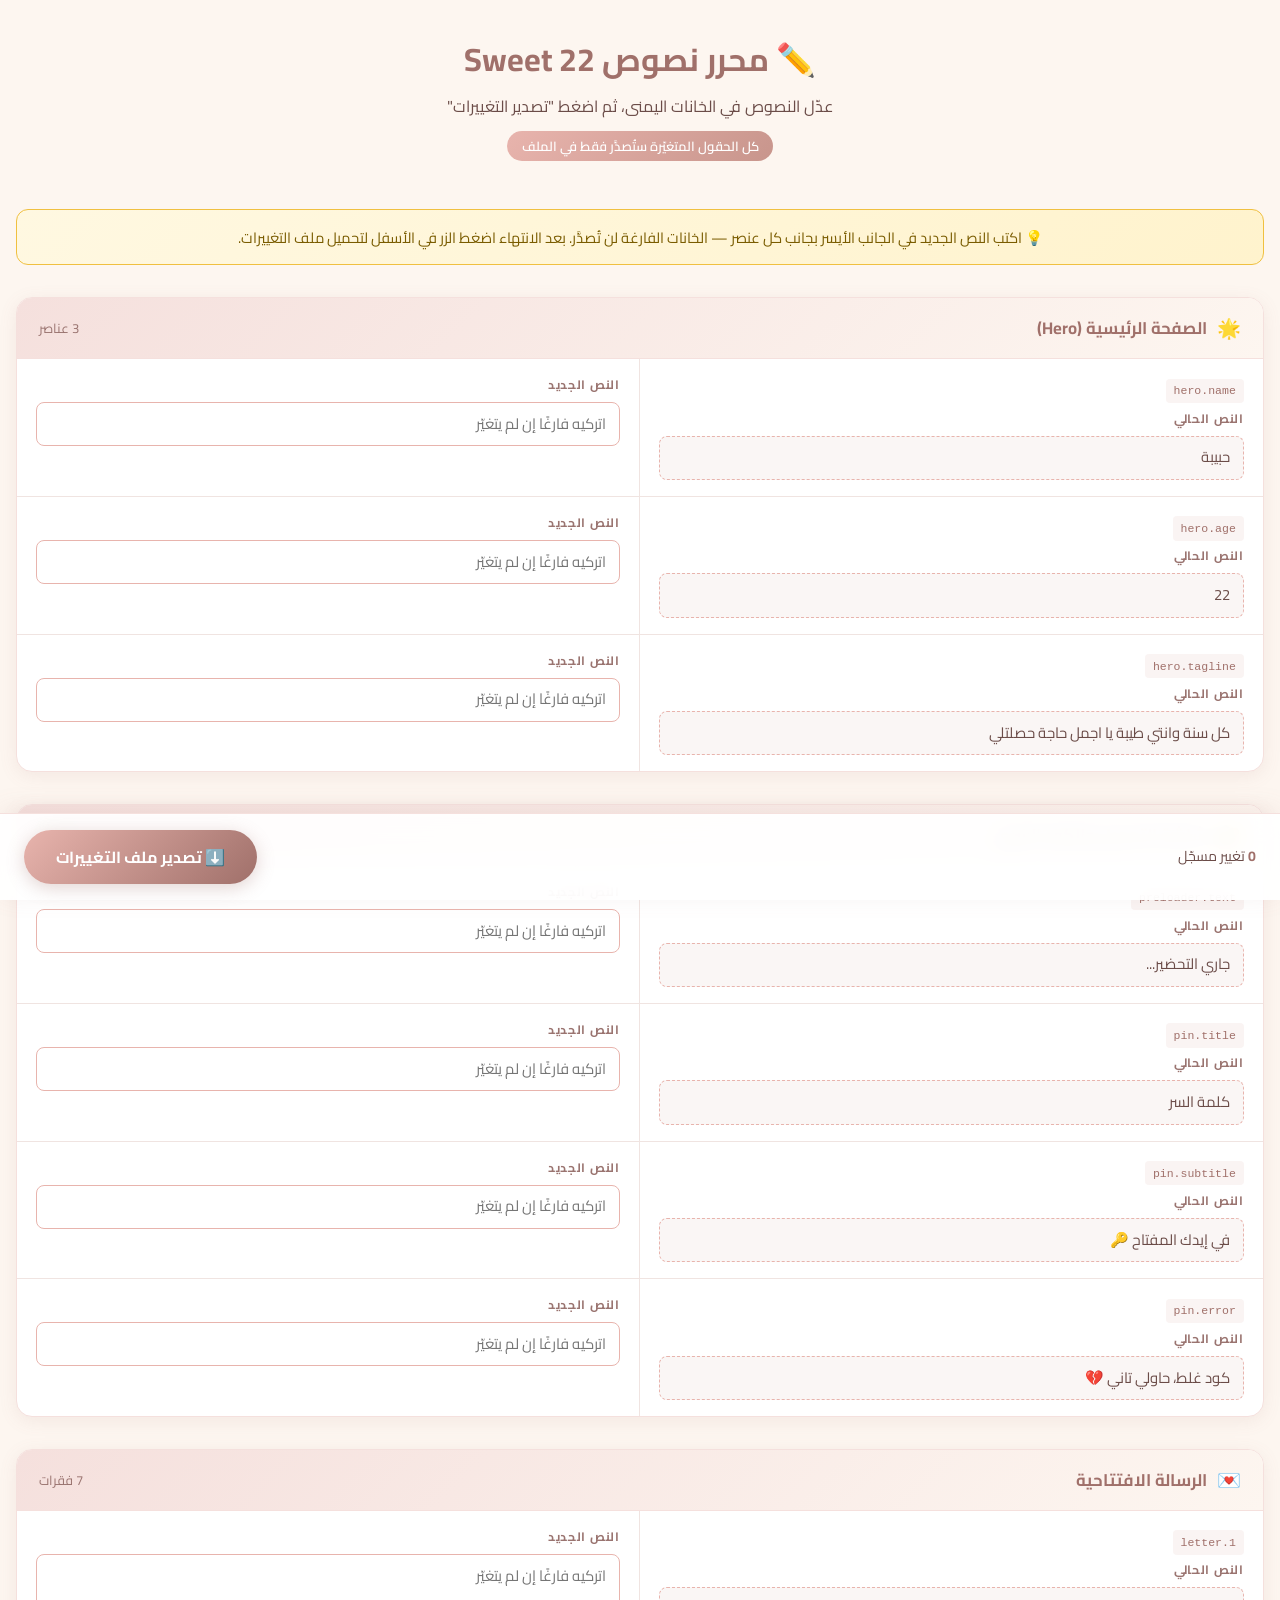
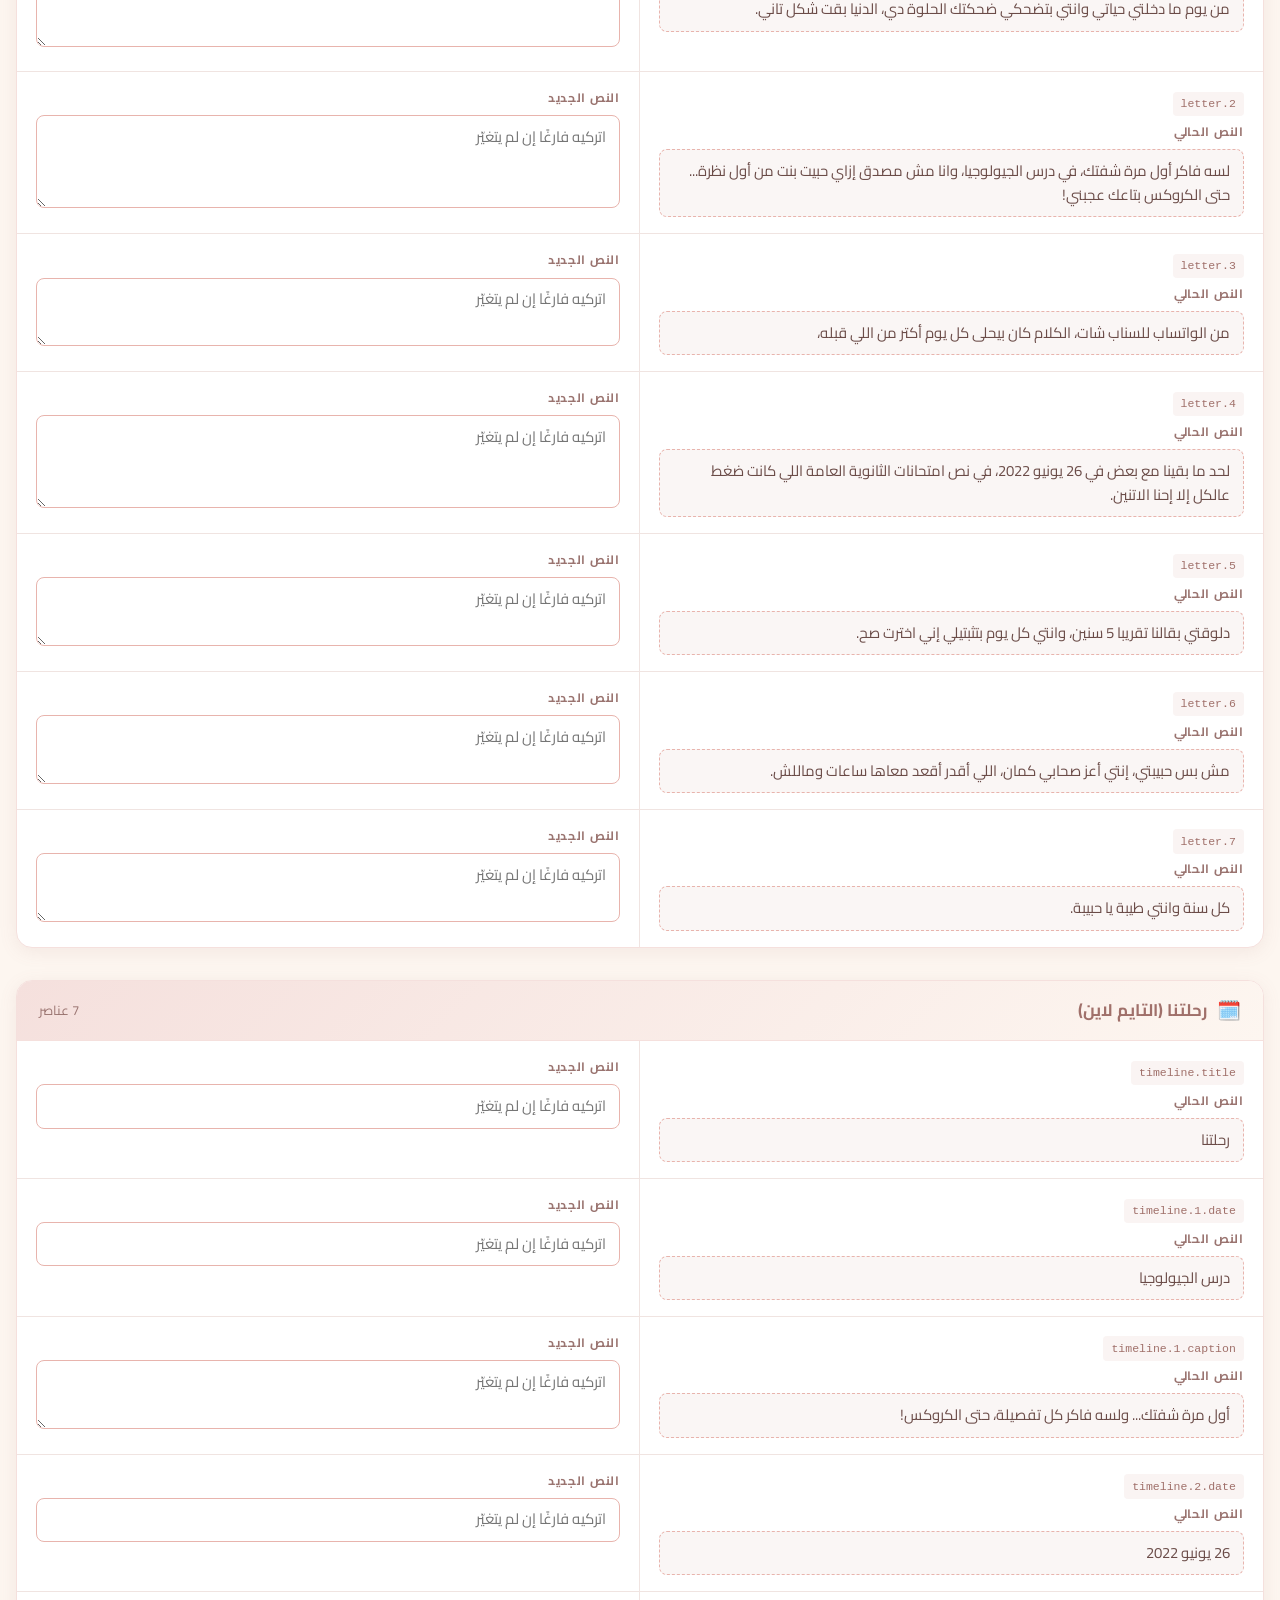
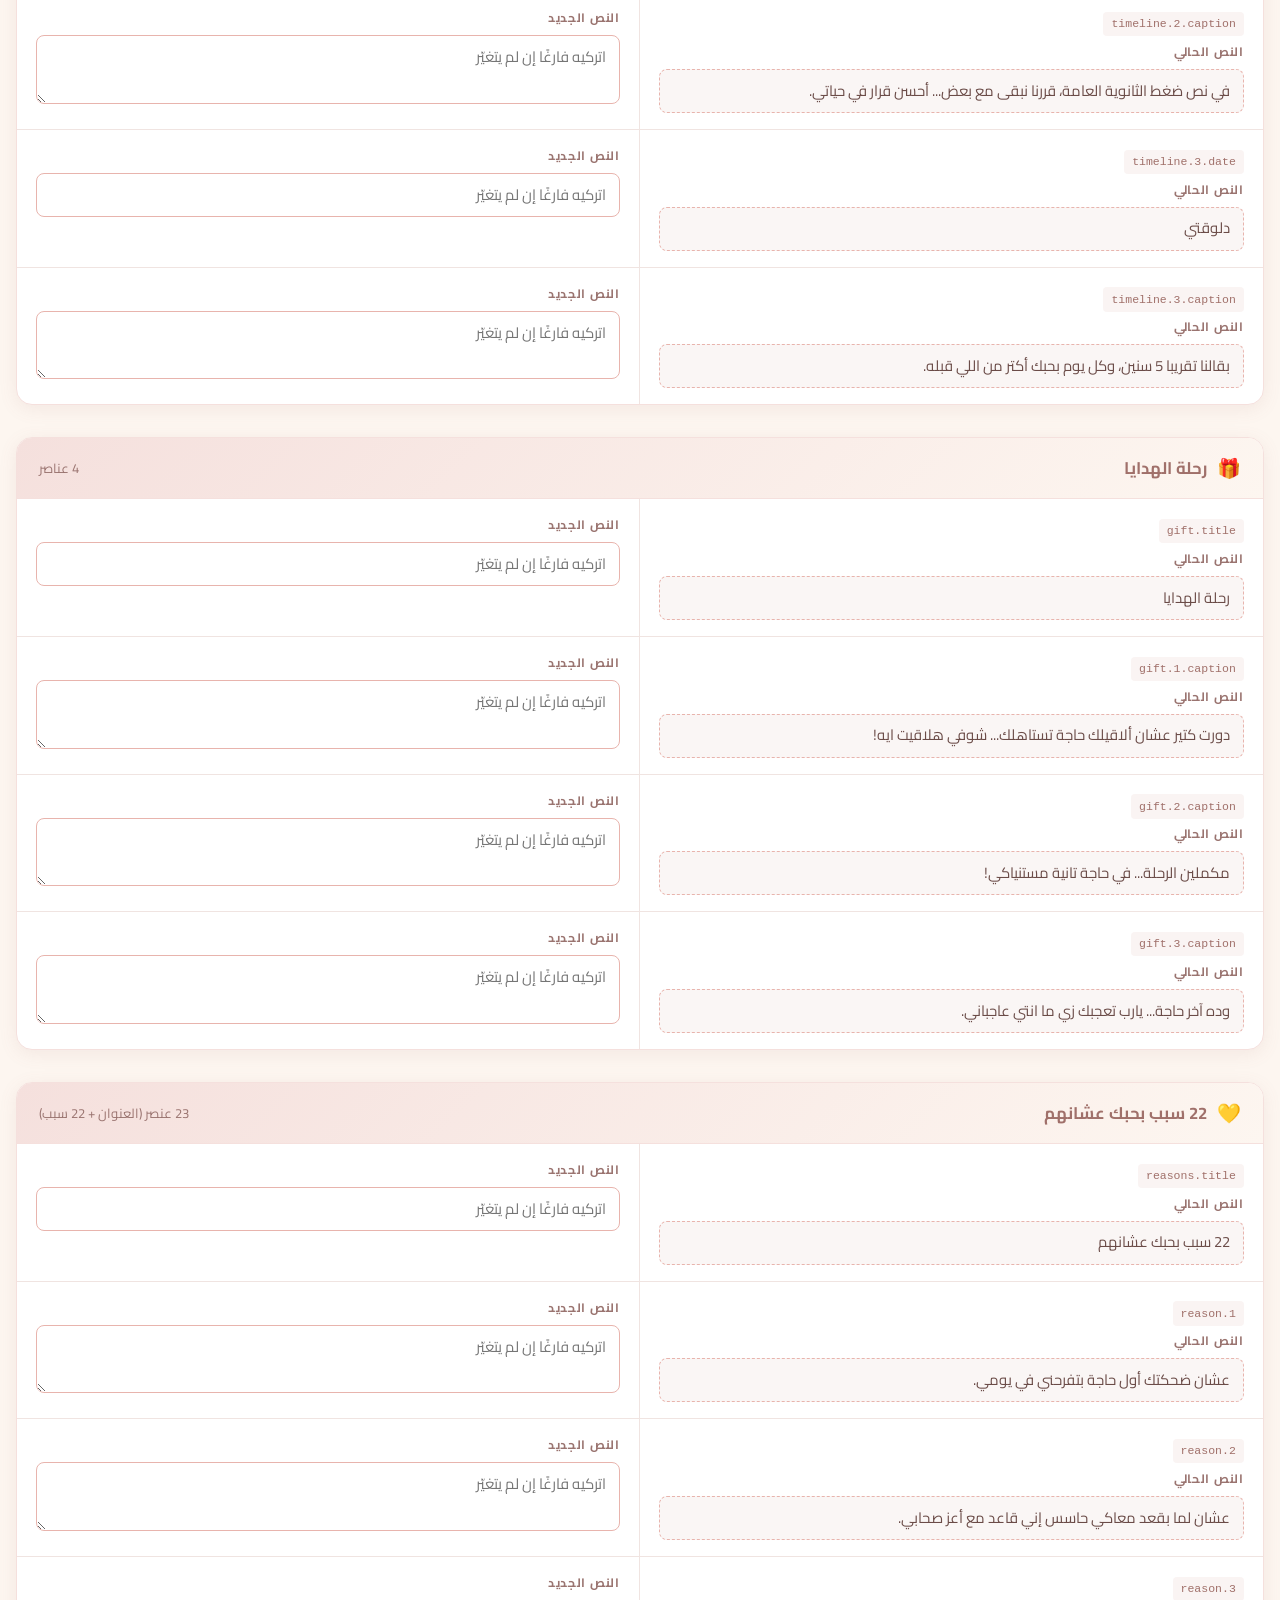
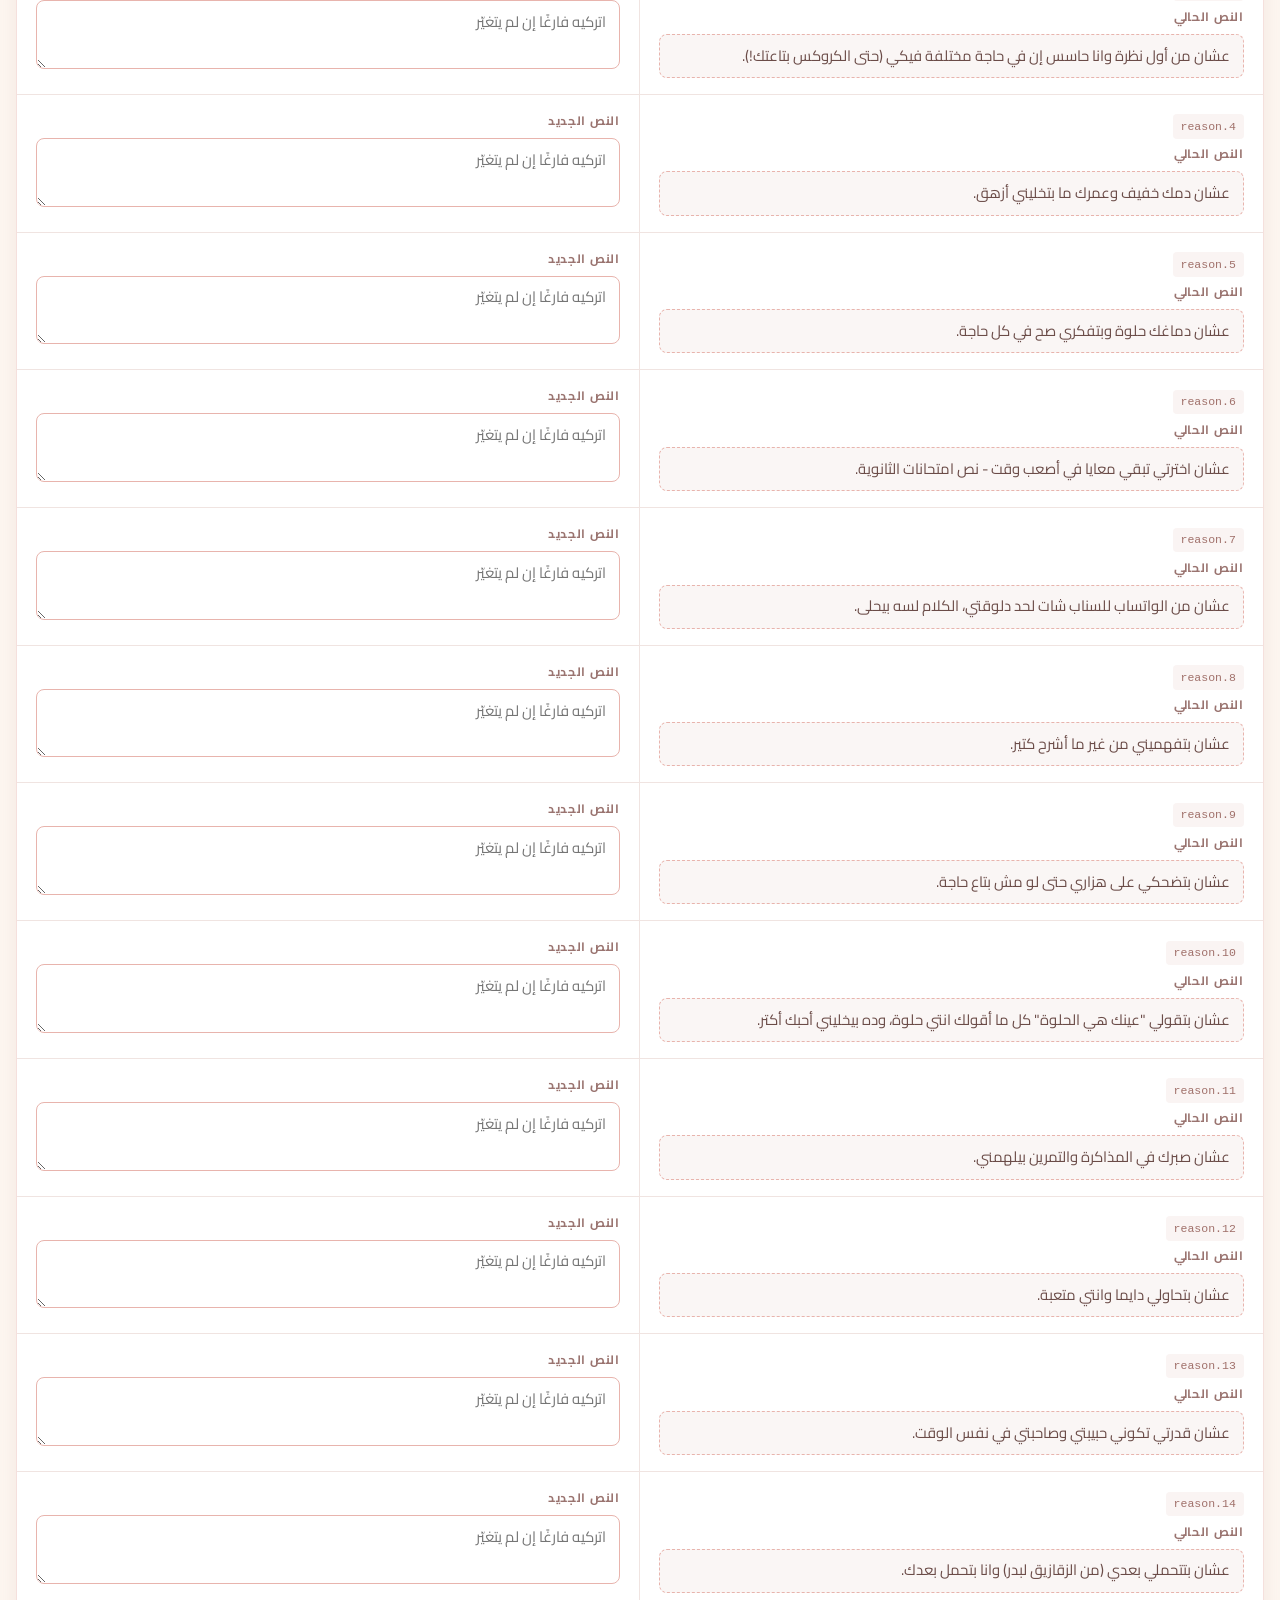
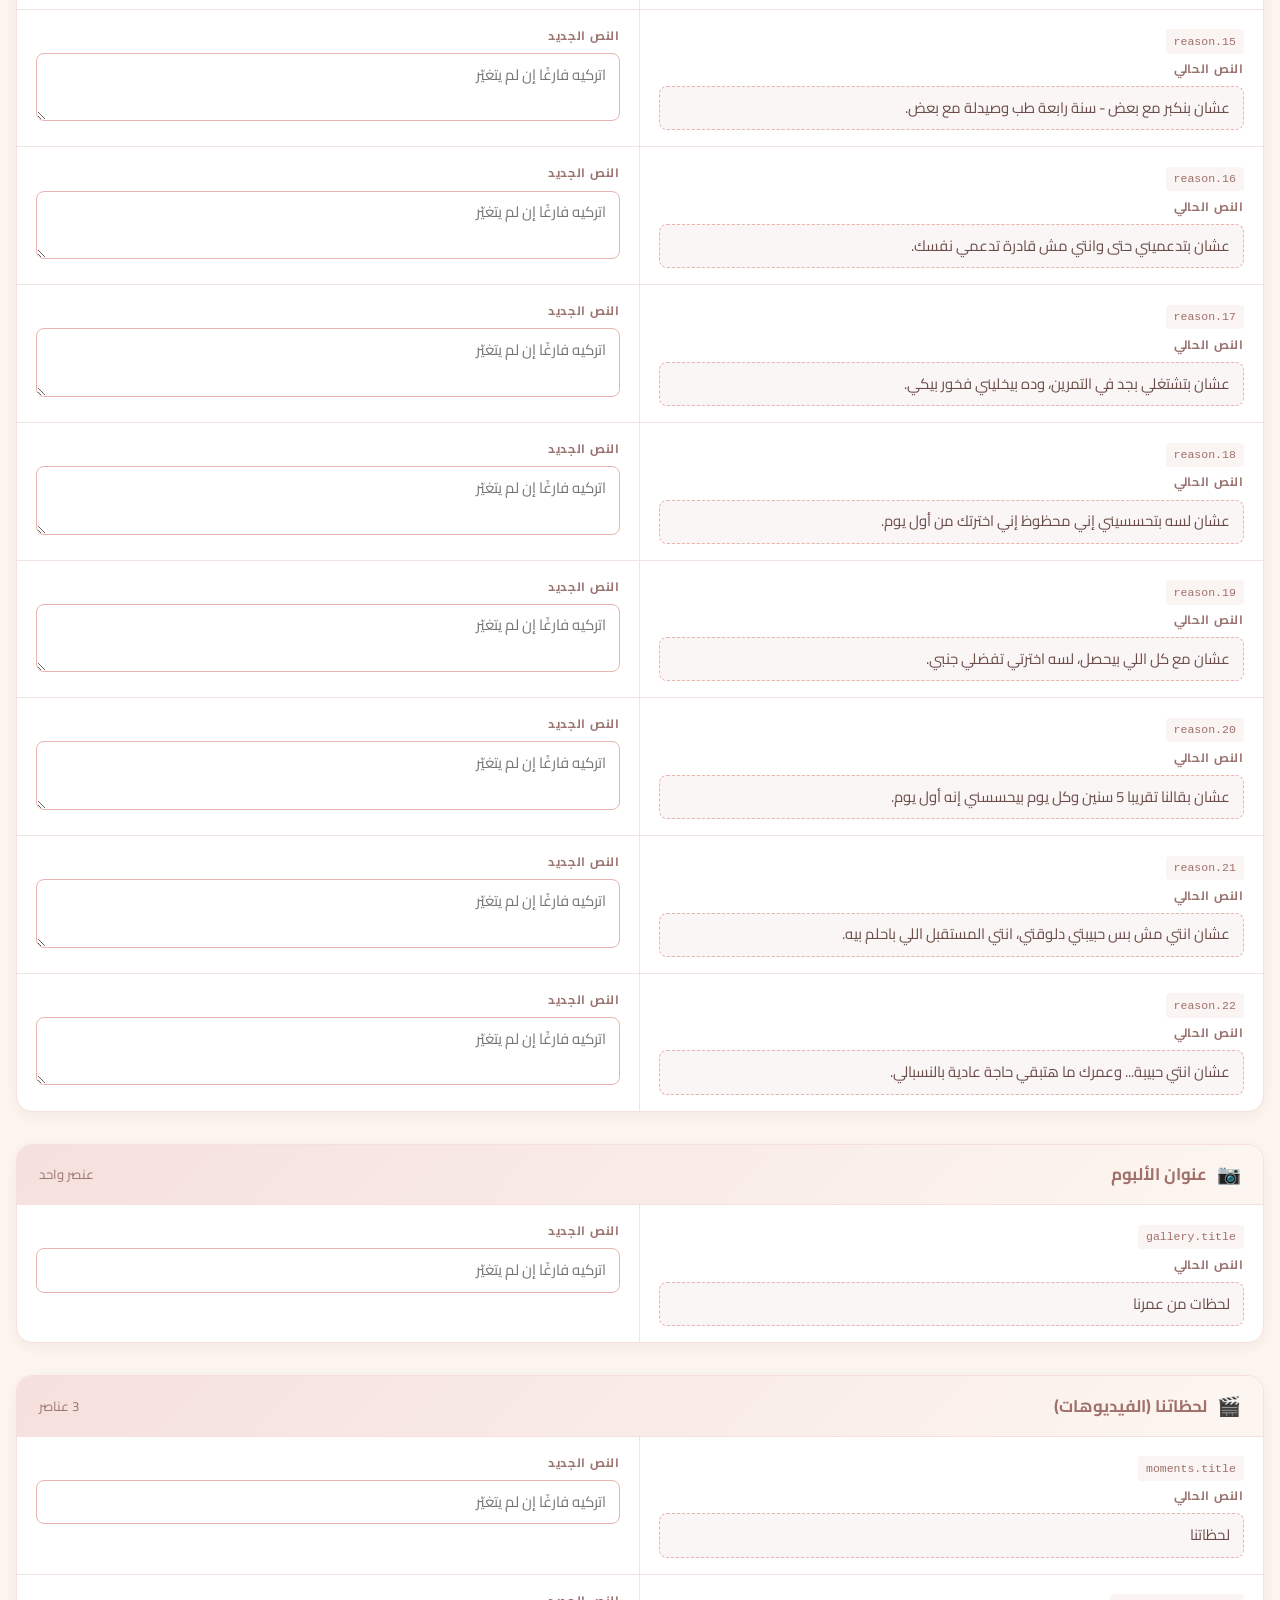
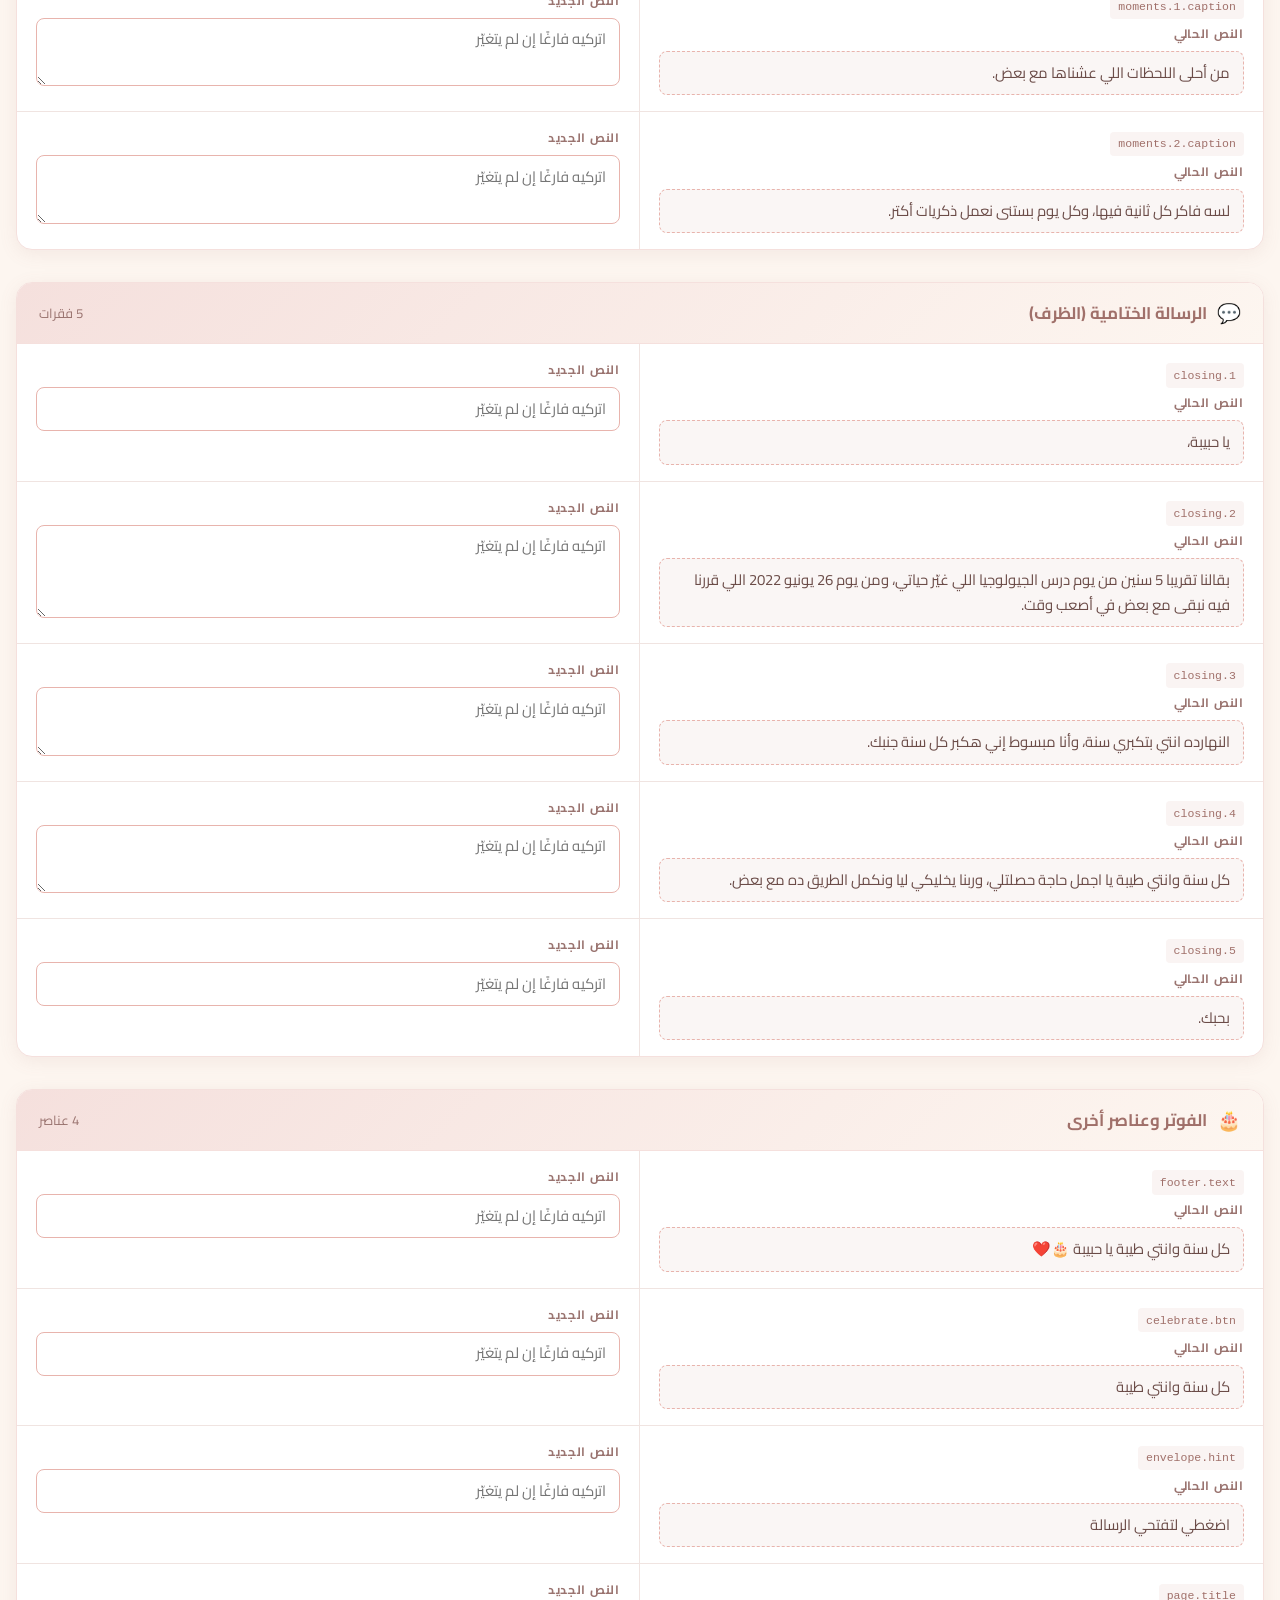
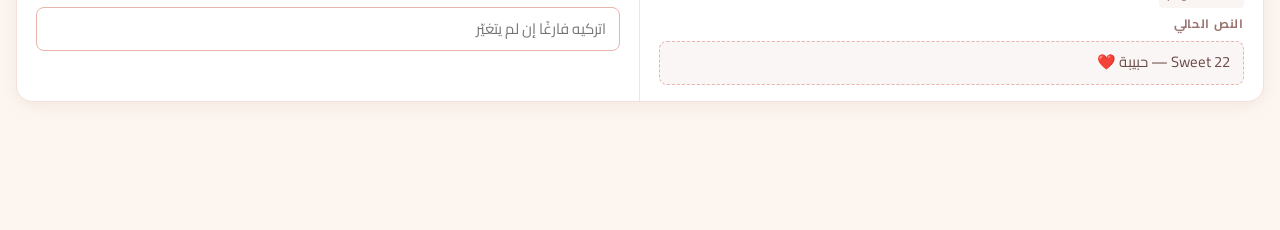
==== text-editor.html @ c94dd10e "fix: secure PIN gate flow & remove unused 'new media' folder - Fix PIN gate flow: body starts pin-lo" ====
<!DOCTYPE html>
<html lang="ar" dir="rtl">
<head>
  <meta charset="UTF-8">
  <meta name="viewport" content="width=device-width, initial-scale=1">
  <title>Sweet 22 — محرر النصوص</title>
  <link rel="preconnect" href="https://fonts.googleapis.com">
  <link href="https://fonts.googleapis.com/css2?family=Cairo:wght@300;400;600;700&display=swap" rel="stylesheet">
  <style>
    *, *::before, *::after { box-sizing: border-box; margin: 0; padding: 0; }

    :root {
      --rose:   #c8958c;
      --rose-lt:#e8b4ad;
      --rose-dk:#a0706a;
      --blush:  #f5e0dd;
      --cream:  #fdf6f0;
      --gold:   #d4a96a;
      --text:   #3d2c2a;
      --mid:    #6b4c48;
      --light:  #9a7470;
      --white:  #ffffff;
      --green:  #27ae60;
    }

    body {
      font-family: 'Cairo', sans-serif;
      background: var(--cream);
      color: var(--text);
      line-height: 1.7;
      padding: 2rem 1rem 6rem;
    }

    /* ── Header ── */
    .page-header {
      text-align: center;
      margin-bottom: 3rem;
    }
    .page-header h1 {
      font-size: 2rem;
      font-weight: 700;
      color: var(--rose-dk);
    }
    .page-header p {
      color: var(--mid);
      font-size: 1rem;
      margin-top: 0.4rem;
    }
    .badge {
      display: inline-block;
      background: linear-gradient(135deg, var(--rose-lt), var(--rose));
      color: var(--white);
      font-size: 0.82rem;
      font-weight: 600;
      padding: 0.25rem 0.9rem;
      border-radius: 99px;
      margin-top: 0.7rem;
    }

    /* ── Section blocks ── */
    .section-block {
      background: var(--white);
      border-radius: 1rem;
      border: 1px solid var(--blush);
      box-shadow: 0 4px 18px rgba(160,112,106,0.1);
      margin-bottom: 2rem;
      overflow: hidden;
    }
    .section-block header {
      background: linear-gradient(135deg, var(--blush), #fdf6f0);
      border-bottom: 1px solid var(--blush);
      padding: 0.85rem 1.4rem;
      display: flex;
      align-items: center;
      gap: 0.6rem;
    }
    .section-block header .icon {
      font-size: 1.2rem;
    }
    .section-block header h2 {
      font-size: 1.05rem;
      font-weight: 700;
      color: var(--rose-dk);
    }
    .section-block header small {
      color: var(--light);
      font-size: 0.82rem;
      margin-right: auto;
    }

    /* ── Row ── */
    .row {
      display: grid;
      grid-template-columns: 1fr 1fr;
      gap: 0;
      border-bottom: 1px solid #f0e4e1;
    }
    .row:last-child { border-bottom: none; }

    .col {
      padding: 1rem 1.2rem;
    }
    .col + .col {
      border-right: 1px solid #f0e4e1;
    }
    .col label {
      display: block;
      font-size: 0.76rem;
      font-weight: 700;
      color: var(--light);
      text-transform: uppercase;
      letter-spacing: 0.06em;
      margin-bottom: 0.4rem;
    }
    .current-text {
      font-size: 0.93rem;
      color: var(--mid);
      background: #faf6f5;
      border: 1px dashed var(--rose-lt);
      border-radius: 0.5rem;
      padding: 0.55rem 0.8rem;
      min-height: 2.4rem;
      white-space: pre-wrap;
      line-height: 1.65;
    }
    textarea, input[type="text"] {
      width: 100%;
      font-family: 'Cairo', sans-serif;
      font-size: 0.93rem;
      color: var(--text);
      border: 1.5px solid var(--rose-lt);
      border-radius: 0.5rem;
      padding: 0.55rem 0.8rem;
      background: var(--white);
      resize: vertical;
      min-height: 2.4rem;
      transition: border-color 0.2s, box-shadow 0.2s;
      line-height: 1.65;
      direction: rtl;
    }
    textarea:focus, input[type="text"]:focus {
      outline: none;
      border-color: var(--rose);
      box-shadow: 0 0 0 3px rgba(200,149,140,0.18);
    }
    textarea.changed, input[type="text"].changed {
      border-color: var(--green);
      background: #f0faf4;
    }

    .row-key {
      font-size: 0.72rem;
      font-family: monospace;
      background: rgba(200,149,140,0.1);
      color: var(--rose-dk);
      padding: 0.15rem 0.5rem;
      border-radius: 4px;
      margin-bottom: 0.35rem;
      display: inline-block;
    }

    /* ── Footer toolbar ── */
    .toolbar {
      position: fixed;
      bottom: 0; left: 0; right: 0;
      background: rgba(255,255,255,0.92);
      backdrop-filter: blur(12px);
      border-top: 1px solid var(--blush);
      padding: 1rem 1.5rem;
      display: flex;
      align-items: center;
      justify-content: space-between;
      gap: 1rem;
      z-index: 100;
      box-shadow: 0 -4px 24px rgba(160,112,106,0.1);
    }
    .toolbar-info {
      font-size: 0.88rem;
      color: var(--mid);
    }
    .toolbar-info strong {
      color: var(--rose-dk);
    }
    .btn-export {
      display: inline-flex;
      align-items: center;
      gap: 0.5rem;
      background: linear-gradient(135deg, var(--rose-lt), var(--rose-dk));
      color: var(--white);
      font-family: 'Cairo', sans-serif;
      font-size: 1rem;
      font-weight: 700;
      padding: 0.75rem 2rem;
      border-radius: 99px;
      border: none;
      cursor: pointer;
      box-shadow: 0 4px 18px rgba(160,112,106,0.3);
      transition: transform 0.2s, box-shadow 0.2s;
    }
    .btn-export:hover {
      transform: translateY(-2px);
      box-shadow: 0 8px 28px rgba(160,112,106,0.4);
    }
    .btn-export:active { transform: scale(0.96); }

    /* ── Notice ── */
    .notice {
      background: linear-gradient(135deg, #fff8e1, #fff3cd);
      border: 1px solid #f0c040;
      border-radius: 0.75rem;
      padding: 0.9rem 1.2rem;
      font-size: 0.92rem;
      color: #7a5c00;
      margin-bottom: 2rem;
      text-align: center;
    }

    @media (max-width: 600px) {
      .row { grid-template-columns: 1fr; }
      .col + .col { border-right: none; border-top: 1px solid #f0e4e1; }
    }
  </style>
</head>
<body>

  <div class="page-header">
    <h1>✏️ محرر نصوص Sweet 22</h1>
    <p>عدّل النصوص في الخانات اليمنى، ثم اضغط "تصدير التغييرات"</p>
    <span class="badge">كل الحقول المتغيّرة ستُصدَّر فقط في الملف</span>
  </div>

  <div class="notice">
    💡 اكتب النص الجديد في الجانب الأيسر بجانب كل عنصر — الخانات الفارغة لن تُصدَّر. بعد الانتهاء اضغط الزر في الأسفل لتحميل ملف التغييرات.
  </div>

  <!-- ════════════════════════════════
       1. HERO SECTION
  ════════════════════════════════ -->
  <div class="section-block">
    <header>
      <span class="icon">🌟</span>
      <h2>الصفحة الرئيسية (Hero)</h2>
      <small>3 عناصر</small>
    </header>

    <div class="row">
      <div class="col">
        <div class="row-key">hero.name</div>
        <label>النص الحالي</label>
        <div class="current-text">حبيبة</div>
      </div>
      <div class="col">
        <label>النص الجديد</label>
        <input type="text" data-key="hero.name" placeholder="اتركيه فارغًا إن لم يتغيّر">
      </div>
    </div>

    <div class="row">
      <div class="col">
        <div class="row-key">hero.age</div>
        <label>النص الحالي</label>
        <div class="current-text">22</div>
      </div>
      <div class="col">
        <label>النص الجديد</label>
        <input type="text" data-key="hero.age" placeholder="اتركيه فارغًا إن لم يتغيّر">
      </div>
    </div>

    <div class="row">
      <div class="col">
        <div class="row-key">hero.tagline</div>
        <label>النص الحالي</label>
        <div class="current-text">كل سنة وانتي طيبة يا اجمل حاجة حصلتلي</div>
      </div>
      <div class="col">
        <label>النص الجديد</label>
        <input type="text" data-key="hero.tagline" placeholder="اتركيه فارغًا إن لم يتغيّر">
      </div>
    </div>
  </div>

  <!-- ════════════════════════════════
       2. PRELOADER / PIN
  ════════════════════════════════ -->
  <div class="section-block">
    <header>
      <span class="icon">🔐</span>
      <h2>شاشة التحميل والكود السري</h2>
      <small>4 عناصر</small>
    </header>

    <div class="row">
      <div class="col">
        <div class="row-key">preloader.text</div>
        <label>النص الحالي</label>
        <div class="current-text">جاري التحضير...</div>
      </div>
      <div class="col">
        <label>النص الجديد</label>
        <input type="text" data-key="preloader.text" placeholder="اتركيه فارغًا إن لم يتغيّر">
      </div>
    </div>

    <div class="row">
      <div class="col">
        <div class="row-key">pin.title</div>
        <label>النص الحالي</label>
        <div class="current-text">كلمة السر</div>
      </div>
      <div class="col">
        <label>النص الجديد</label>
        <input type="text" data-key="pin.title" placeholder="اتركيه فارغًا إن لم يتغيّر">
      </div>
    </div>

    <div class="row">
      <div class="col">
        <div class="row-key">pin.subtitle</div>
        <label>النص الحالي</label>
        <div class="current-text">في إيدك المفتاح 🔑</div>
      </div>
      <div class="col">
        <label>النص الجديد</label>
        <input type="text" data-key="pin.subtitle" placeholder="اتركيه فارغًا إن لم يتغيّر">
      </div>
    </div>

    <div class="row">
      <div class="col">
        <div class="row-key">pin.error</div>
        <label>النص الحالي</label>
        <div class="current-text">كود غلط، حاولي تاني 💔</div>
      </div>
      <div class="col">
        <label>النص الجديد</label>
        <input type="text" data-key="pin.error" placeholder="اتركيه فارغًا إن لم يتغيّر">
      </div>
    </div>
  </div>

  <!-- ════════════════════════════════
       3. OPENING LETTER
  ════════════════════════════════ -->
  <div class="section-block">
    <header>
      <span class="icon">💌</span>
      <h2>الرسالة الافتتاحية</h2>
      <small>7 فقرات</small>
    </header>

    <div class="row">
      <div class="col">
        <div class="row-key">letter.1</div>
        <label>النص الحالي</label>
        <div class="current-text">من يوم ما دخلتي حياتي وانتي بتضحكي ضحكتك الحلوة دي، الدنيا بقت شكل تاني.</div>
      </div>
      <div class="col">
        <label>النص الجديد</label>
        <textarea data-key="letter.1" rows="3" placeholder="اتركيه فارغًا إن لم يتغيّر"></textarea>
      </div>
    </div>

    <div class="row">
      <div class="col">
        <div class="row-key">letter.2</div>
        <label>النص الحالي</label>
        <div class="current-text">لسه فاكر أول مرة شفتك، في درس الجيولوجيا، وانا مش مصدق إزاي حبيت بنت من أول نظرة... حتى الكروكس بتاعك عجبني!</div>
      </div>
      <div class="col">
        <label>النص الجديد</label>
        <textarea data-key="letter.2" rows="3" placeholder="اتركيه فارغًا إن لم يتغيّر"></textarea>
      </div>
    </div>

    <div class="row">
      <div class="col">
        <div class="row-key">letter.3</div>
        <label>النص الحالي</label>
        <div class="current-text">من الواتساب للسناب شات، الكلام كان بيحلى كل يوم أكتر من اللي قبله،</div>
      </div>
      <div class="col">
        <label>النص الجديد</label>
        <textarea data-key="letter.3" rows="2" placeholder="اتركيه فارغًا إن لم يتغيّر"></textarea>
      </div>
    </div>

    <div class="row">
      <div class="col">
        <div class="row-key">letter.4</div>
        <label>النص الحالي</label>
        <div class="current-text">لحد ما بقينا مع بعض في 26 يونيو 2022، في نص امتحانات الثانوية العامة اللي كانت ضغط عالكل إلا إحنا الاتنين.</div>
      </div>
      <div class="col">
        <label>النص الجديد</label>
        <textarea data-key="letter.4" rows="3" placeholder="اتركيه فارغًا إن لم يتغيّر"></textarea>
      </div>
    </div>

    <div class="row">
      <div class="col">
        <div class="row-key">letter.5</div>
        <label>النص الحالي</label>
        <div class="current-text">دلوقتي بقالنا تقريبا 5 سنين، وانتي كل يوم بتثبتيلي إني اخترت صح.</div>
      </div>
      <div class="col">
        <label>النص الجديد</label>
        <textarea data-key="letter.5" rows="2" placeholder="اتركيه فارغًا إن لم يتغيّر"></textarea>
      </div>
    </div>

    <div class="row">
      <div class="col">
        <div class="row-key">letter.6</div>
        <label>النص الحالي</label>
        <div class="current-text">مش بس حبيبتي، إنتي أعز صحابي كمان، اللي أقدر أقعد معاها ساعات وماللش.</div>
      </div>
      <div class="col">
        <label>النص الجديد</label>
        <textarea data-key="letter.6" rows="2" placeholder="اتركيه فارغًا إن لم يتغيّر"></textarea>
      </div>
    </div>

    <div class="row">
      <div class="col">
        <div class="row-key">letter.7</div>
        <label>النص الحالي</label>
        <div class="current-text">كل سنة وانتي طيبة يا حبيبة.</div>
      </div>
      <div class="col">
        <label>النص الجديد</label>
        <textarea data-key="letter.7" rows="2" placeholder="اتركيه فارغًا إن لم يتغيّر"></textarea>
      </div>
    </div>
  </div>

  <!-- ════════════════════════════════
       4. TIMELINE
  ════════════════════════════════ -->
  <div class="section-block">
    <header>
      <span class="icon">🗓️</span>
      <h2>رحلتنا (التايم لاين)</h2>
      <small>7 عناصر</small>
    </header>

    <div class="row">
      <div class="col">
        <div class="row-key">timeline.title</div>
        <label>النص الحالي</label>
        <div class="current-text">رحلتنا</div>
      </div>
      <div class="col">
        <label>النص الجديد</label>
        <input type="text" data-key="timeline.title" placeholder="اتركيه فارغًا إن لم يتغيّر">
      </div>
    </div>

    <div class="row">
      <div class="col">
        <div class="row-key">timeline.1.date</div>
        <label>النص الحالي</label>
        <div class="current-text">درس الجيولوجيا</div>
      </div>
      <div class="col">
        <label>النص الجديد</label>
        <input type="text" data-key="timeline.1.date" placeholder="اتركيه فارغًا إن لم يتغيّر">
      </div>
    </div>

    <div class="row">
      <div class="col">
        <div class="row-key">timeline.1.caption</div>
        <label>النص الحالي</label>
        <div class="current-text">أول مرة شفتك... ولسه فاكر كل تفصيلة، حتى الكروكس!</div>
      </div>
      <div class="col">
        <label>النص الجديد</label>
        <textarea data-key="timeline.1.caption" rows="2" placeholder="اتركيه فارغًا إن لم يتغيّر"></textarea>
      </div>
    </div>

    <div class="row">
      <div class="col">
        <div class="row-key">timeline.2.date</div>
        <label>النص الحالي</label>
        <div class="current-text">26 يونيو 2022</div>
      </div>
      <div class="col">
        <label>النص الجديد</label>
        <input type="text" data-key="timeline.2.date" placeholder="اتركيه فارغًا إن لم يتغيّر">
      </div>
    </div>

    <div class="row">
      <div class="col">
        <div class="row-key">timeline.2.caption</div>
        <label>النص الحالي</label>
        <div class="current-text">في نص ضغط الثانوية العامة، قررنا نبقى مع بعض... أحسن قرار في حياتي.</div>
      </div>
      <div class="col">
        <label>النص الجديد</label>
        <textarea data-key="timeline.2.caption" rows="2" placeholder="اتركيه فارغًا إن لم يتغيّر"></textarea>
      </div>
    </div>

    <div class="row">
      <div class="col">
        <div class="row-key">timeline.3.date</div>
        <label>النص الحالي</label>
        <div class="current-text">دلوقتي</div>
      </div>
      <div class="col">
        <label>النص الجديد</label>
        <input type="text" data-key="timeline.3.date" placeholder="اتركيه فارغًا إن لم يتغيّر">
      </div>
    </div>

    <div class="row">
      <div class="col">
        <div class="row-key">timeline.3.caption</div>
        <label>النص الحالي</label>
        <div class="current-text">بقالنا تقريبا 5 سنين، وكل يوم بحبك أكتر من اللي قبله.</div>
      </div>
      <div class="col">
        <label>النص الجديد</label>
        <textarea data-key="timeline.3.caption" rows="2" placeholder="اتركيه فارغًا إن لم يتغيّر"></textarea>
      </div>
    </div>
  </div>

  <!-- ════════════════════════════════
       5. GIFT HUNT
  ════════════════════════════════ -->
  <div class="section-block">
    <header>
      <span class="icon">🎁</span>
      <h2>رحلة الهدايا</h2>
      <small>4 عناصر</small>
    </header>

    <div class="row">
      <div class="col">
        <div class="row-key">gift.title</div>
        <label>النص الحالي</label>
        <div class="current-text">رحلة الهدايا</div>
      </div>
      <div class="col">
        <label>النص الجديد</label>
        <input type="text" data-key="gift.title" placeholder="اتركيه فارغًا إن لم يتغيّر">
      </div>
    </div>

    <div class="row">
      <div class="col">
        <div class="row-key">gift.1.caption</div>
        <label>النص الحالي</label>
        <div class="current-text">دورت كتير عشان ألاقيلك حاجة تستاهلك... شوفي هلاقيت ايه!</div>
      </div>
      <div class="col">
        <label>النص الجديد</label>
        <textarea data-key="gift.1.caption" rows="2" placeholder="اتركيه فارغًا إن لم يتغيّر"></textarea>
      </div>
    </div>

    <div class="row">
      <div class="col">
        <div class="row-key">gift.2.caption</div>
        <label>النص الحالي</label>
        <div class="current-text">مكملين الرحلة... في حاجة تانية مستنياكي!</div>
      </div>
      <div class="col">
        <label>النص الجديد</label>
        <textarea data-key="gift.2.caption" rows="2" placeholder="اتركيه فارغًا إن لم يتغيّر"></textarea>
      </div>
    </div>

    <div class="row">
      <div class="col">
        <div class="row-key">gift.3.caption</div>
        <label>النص الحالي</label>
        <div class="current-text">وده آخر حاجة... يارب تعجبك زي ما انتي عاجباني.</div>
      </div>
      <div class="col">
        <label>النص الجديد</label>
        <textarea data-key="gift.3.caption" rows="2" placeholder="اتركيه فارغًا إن لم يتغيّر"></textarea>
      </div>
    </div>
  </div>

  <!-- ════════════════════════════════
       6. 22 REASONS
  ════════════════════════════════ -->
  <div class="section-block">
    <header>
      <span class="icon">💛</span>
      <h2>22 سبب بحبك عشانهم</h2>
      <small>23 عنصر (العنوان + 22 سبب)</small>
    </header>

    <div class="row">
      <div class="col">
        <div class="row-key">reasons.title</div>
        <label>النص الحالي</label>
        <div class="current-text">22 سبب بحبك عشانهم</div>
      </div>
      <div class="col">
        <label>النص الجديد</label>
        <input type="text" data-key="reasons.title" placeholder="اتركيه فارغًا إن لم يتغيّر">
      </div>
    </div>

    <div id="reasons-rows">
      <!-- injected by JS below -->
    </div>
  </div>

  <!-- ════════════════════════════════
       7. GALLERY TITLE
  ════════════════════════════════ -->
  <div class="section-block">
    <header>
      <span class="icon">📷</span>
      <h2>عنوان الألبوم</h2>
      <small>عنصر واحد</small>
    </header>

    <div class="row">
      <div class="col">
        <div class="row-key">gallery.title</div>
        <label>النص الحالي</label>
        <div class="current-text">لحظات من عمرنا</div>
      </div>
      <div class="col">
        <label>النص الجديد</label>
        <input type="text" data-key="gallery.title" placeholder="اتركيه فارغًا إن لم يتغيّر">
      </div>
    </div>
  </div>

  <!-- ════════════════════════════════
       8. OUR MOMENTS
  ════════════════════════════════ -->
  <div class="section-block">
    <header>
      <span class="icon">🎬</span>
      <h2>لحظاتنا (الفيديوهات)</h2>
      <small>3 عناصر</small>
    </header>

    <div class="row">
      <div class="col">
        <div class="row-key">moments.title</div>
        <label>النص الحالي</label>
        <div class="current-text">لحظاتنا</div>
      </div>
      <div class="col">
        <label>النص الجديد</label>
        <input type="text" data-key="moments.title" placeholder="اتركيه فارغًا إن لم يتغيّر">
      </div>
    </div>

    <div class="row">
      <div class="col">
        <div class="row-key">moments.1.caption</div>
        <label>النص الحالي</label>
        <div class="current-text">من أحلى اللحظات اللي عشناها مع بعض.</div>
      </div>
      <div class="col">
        <label>النص الجديد</label>
        <textarea data-key="moments.1.caption" rows="2" placeholder="اتركيه فارغًا إن لم يتغيّر"></textarea>
      </div>
    </div>

    <div class="row">
      <div class="col">
        <div class="row-key">moments.2.caption</div>
        <label>النص الحالي</label>
        <div class="current-text">لسه فاكر كل ثانية فيها، وكل يوم بستنى نعمل ذكريات أكتر.</div>
      </div>
      <div class="col">
        <label>النص الجديد</label>
        <textarea data-key="moments.2.caption" rows="2" placeholder="اتركيه فارغًا إن لم يتغيّر"></textarea>
      </div>
    </div>
  </div>

  <!-- ════════════════════════════════
       9. CLOSING LETTER
  ════════════════════════════════ -->
  <div class="section-block">
    <header>
      <span class="icon">💬</span>
      <h2>الرسالة الختامية (الظرف)</h2>
      <small>5 فقرات</small>
    </header>

    <div class="row">
      <div class="col">
        <div class="row-key">closing.1</div>
        <label>النص الحالي</label>
        <div class="current-text">يا حبيبة،</div>
      </div>
      <div class="col">
        <label>النص الجديد</label>
        <input type="text" data-key="closing.1" placeholder="اتركيه فارغًا إن لم يتغيّر">
      </div>
    </div>

    <div class="row">
      <div class="col">
        <div class="row-key">closing.2</div>
        <label>النص الحالي</label>
        <div class="current-text">بقالنا تقريبا 5 سنين من يوم درس الجيولوجيا اللي غيّر حياتي، ومن يوم 26 يونيو 2022 اللي قررنا فيه نبقى مع بعض في أصعب وقت.</div>
      </div>
      <div class="col">
        <label>النص الجديد</label>
        <textarea data-key="closing.2" rows="3" placeholder="اتركيه فارغًا إن لم يتغيّر"></textarea>
      </div>
    </div>

    <div class="row">
      <div class="col">
        <div class="row-key">closing.3</div>
        <label>النص الحالي</label>
        <div class="current-text">النهارده انتي بتكبري سنة، وأنا مبسوط إني هكبر كل سنة جنبك.</div>
      </div>
      <div class="col">
        <label>النص الجديد</label>
        <textarea data-key="closing.3" rows="2" placeholder="اتركيه فارغًا إن لم يتغيّر"></textarea>
      </div>
    </div>

    <div class="row">
      <div class="col">
        <div class="row-key">closing.4</div>
        <label>النص الحالي</label>
        <div class="current-text">كل سنة وانتي طيبة يا اجمل حاجة حصلتلي، وربنا يخليكي ليا ونكمل الطريق ده مع بعض.</div>
      </div>
      <div class="col">
        <label>النص الجديد</label>
        <textarea data-key="closing.4" rows="2" placeholder="اتركيه فارغًا إن لم يتغيّر"></textarea>
      </div>
    </div>

    <div class="row">
      <div class="col">
        <div class="row-key">closing.5</div>
        <label>النص الحالي</label>
        <div class="current-text">بحبك.</div>
      </div>
      <div class="col">
        <label>النص الجديد</label>
        <input type="text" data-key="closing.5" placeholder="اتركيه فارغًا إن لم يتغيّر">
      </div>
    </div>
  </div>

  <!-- ════════════════════════════════
       10. FOOTER + MISC
  ════════════════════════════════ -->
  <div class="section-block">
    <header>
      <span class="icon">🎂</span>
      <h2>الفوتر وعناصر أخرى</h2>
      <small>4 عناصر</small>
    </header>

    <div class="row">
      <div class="col">
        <div class="row-key">footer.text</div>
        <label>النص الحالي</label>
        <div class="current-text">كل سنة وانتي طيبة يا حبيبة 🎂❤️</div>
      </div>
      <div class="col">
        <label>النص الجديد</label>
        <input type="text" data-key="footer.text" placeholder="اتركيه فارغًا إن لم يتغيّر">
      </div>
    </div>

    <div class="row">
      <div class="col">
        <div class="row-key">celebrate.btn</div>
        <label>النص الحالي</label>
        <div class="current-text">كل سنة وانتي طيبة</div>
      </div>
      <div class="col">
        <label>النص الجديد</label>
        <input type="text" data-key="celebrate.btn" placeholder="اتركيه فارغًا إن لم يتغيّر">
      </div>
    </div>

    <div class="row">
      <div class="col">
        <div class="row-key">envelope.hint</div>
        <label>النص الحالي</label>
        <div class="current-text">اضغطي لتفتحي الرسالة</div>
      </div>
      <div class="col">
        <label>النص الجديد</label>
        <input type="text" data-key="envelope.hint" placeholder="اتركيه فارغًا إن لم يتغيّر">
      </div>
    </div>

    <div class="row">
      <div class="col">
        <div class="row-key">page.title</div>
        <label>النص الحالي</label>
        <div class="current-text">Sweet 22 — حبيبة ❤️</div>
      </div>
      <div class="col">
        <label>النص الجديد</label>
        <input type="text" data-key="page.title" placeholder="اتركيه فارغًا إن لم يتغيّر">
      </div>
    </div>
  </div>

  <!-- Fixed bottom toolbar -->
  <div class="toolbar">
    <div class="toolbar-info">
      <strong id="change-count">0</strong> تغيير مسجّل
    </div>
    <button class="btn-export" id="export-btn">
      ⬇️ تصدير ملف التغييرات
    </button>
  </div>


  <script>
    /* ── Inject the 22 Reasons rows ── */
    const reasons = [
      "عشان ضحكتك أول حاجة بتفرحني في يومي.",
      "عشان لما بقعد معاكي حاسس إني قاعد مع أعز صحابي.",
      "عشان من أول نظرة وانا حاسس إن في حاجة مختلفة فيكي (حتى الكروكس بتاعتك!).",
      "عشان دمك خفيف وعمرك ما بتخليني أزهق.",
      "عشان دماغك حلوة وبتفكري صح في كل حاجة.",
      "عشان اخترتي تبقي معايا في أصعب وقت - نص امتحانات الثانوية.",
      "عشان من الواتساب للسناب شات لحد دلوقتي، الكلام لسه بيحلى.",
      "عشان بتفهميني من غير ما أشرح كتير.",
      "عشان بتضحكي على هزاري حتى لو مش بتاع حاجة.",
      "عشان بتقولي \"عينك هي الحلوة\" كل ما أقولك انتي حلوة، وده بيخليني أحبك أكتر.",
      "عشان صبرك في المذاكرة والتمرين بيلهمني.",
      "عشان بتحاولي دايما وانتي متعبة.",
      "عشان قدرتي تكوني حبيبتي وصاحبتي في نفس الوقت.",
      "عشان بتتحملي بعدي (من الزقازيق لبدر) وانا بتحمل بعدك.",
      "عشان بنكبر مع بعض - سنة رابعة طب وصيدلة مع بعض.",
      "عشان بتدعميني حتى وانتي مش قادرة تدعمي نفسك.",
      "عشان بتشتغلي بجد في التمرين، وده بيخليني فخور بيكي.",
      "عشان لسه بتحسسيني إني محظوظ إني اخترتك من أول يوم.",
      "عشان مع كل اللي بيحصل، لسه اخترتي تفضلي جنبي.",
      "عشان بقالنا تقريبا 5 سنين وكل يوم بيحسسني إنه أول يوم.",
      "عشان انتي مش بس حبيبتي دلوقتي، انتي المستقبل اللي باحلم بيه.",
      "عشان انتي حبيبة... وعمرك ما هتبقي حاجة عادية بالنسبالي."
    ];

    const container = document.getElementById('reasons-rows');
    reasons.forEach((r, i) => {
      const num = i + 1;
      const row = document.createElement('div');
      row.className = 'row';
      row.innerHTML = `
        <div class="col">
          <div class="row-key">reason.${num}</div>
          <label>النص الحالي</label>
          <div class="current-text">${r}</div>
        </div>
        <div class="col">
          <label>النص الجديد</label>
          <textarea data-key="reason.${num}" rows="2" placeholder="اتركيه فارغًا إن لم يتغيّر"></textarea>
        </div>`;
      container.appendChild(row);
    });

    /* ── Live change counter ── */
    let changeCount = 0;
    const countEl = document.getElementById('change-count');

    document.addEventListener('input', e => {
      const el = e.target;
      if (!el.dataset.key) return;
      const val = el.value.trim();
      el.classList.toggle('changed', val.length > 0);
      countEl.textContent = document.querySelectorAll('[data-key].changed').length;
    });

    /* ── Export ── */
    document.getElementById('export-btn').addEventListener('click', () => {
      const fields = document.querySelectorAll('[data-key]');
      const lines = [];
      const changed = [];

      fields.forEach(el => {
        const val = el.value.trim();
        if (val) changed.push({ key: el.dataset.key, value: val });
      });

      if (!changed.length) {
        alert('لم تُدخلي أي تغييرات بعد!');
        return;
      }

      lines.push('=== Sweet 22 — ملف التغييرات ===');
      lines.push(`التاريخ: ${new Date().toLocaleString('ar-EG')}`);
      lines.push(`عدد التغييرات: ${changed.length}`);
      lines.push('');
      lines.push('─'.repeat(40));
      lines.push('');

      changed.forEach(({ key, value }) => {
        lines.push(`[${key}]`);
        lines.push(value);
        lines.push('');
      });

      lines.push('─'.repeat(40));
      lines.push('=== نهاية الملف ===');

      const blob = new Blob([lines.join('\n')], { type: 'text/plain;charset=utf-8' });
      const url  = URL.createObjectURL(blob);
      const a    = document.createElement('a');
      a.href     = url;
      a.download = 'sweet22-changes.txt';
      a.click();
      URL.revokeObjectURL(url);
    });
  </script>
</body>
</html>
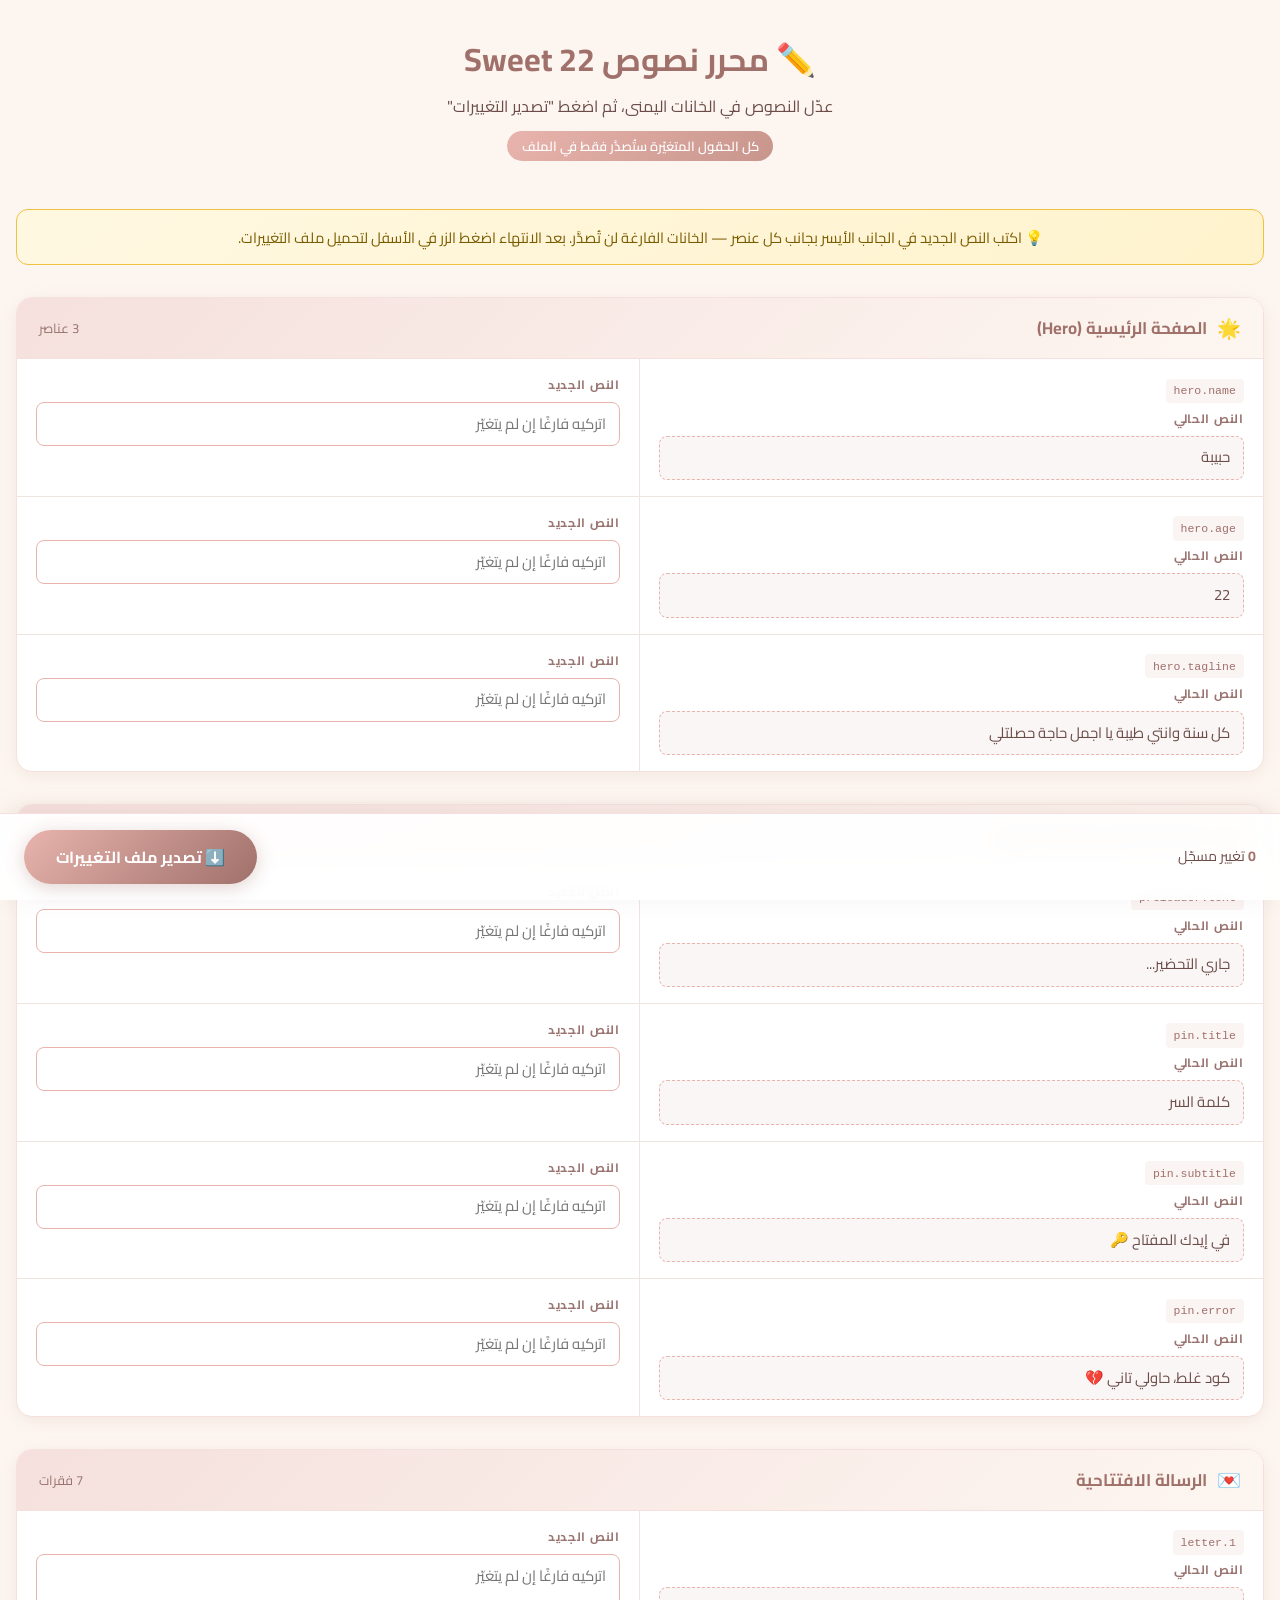
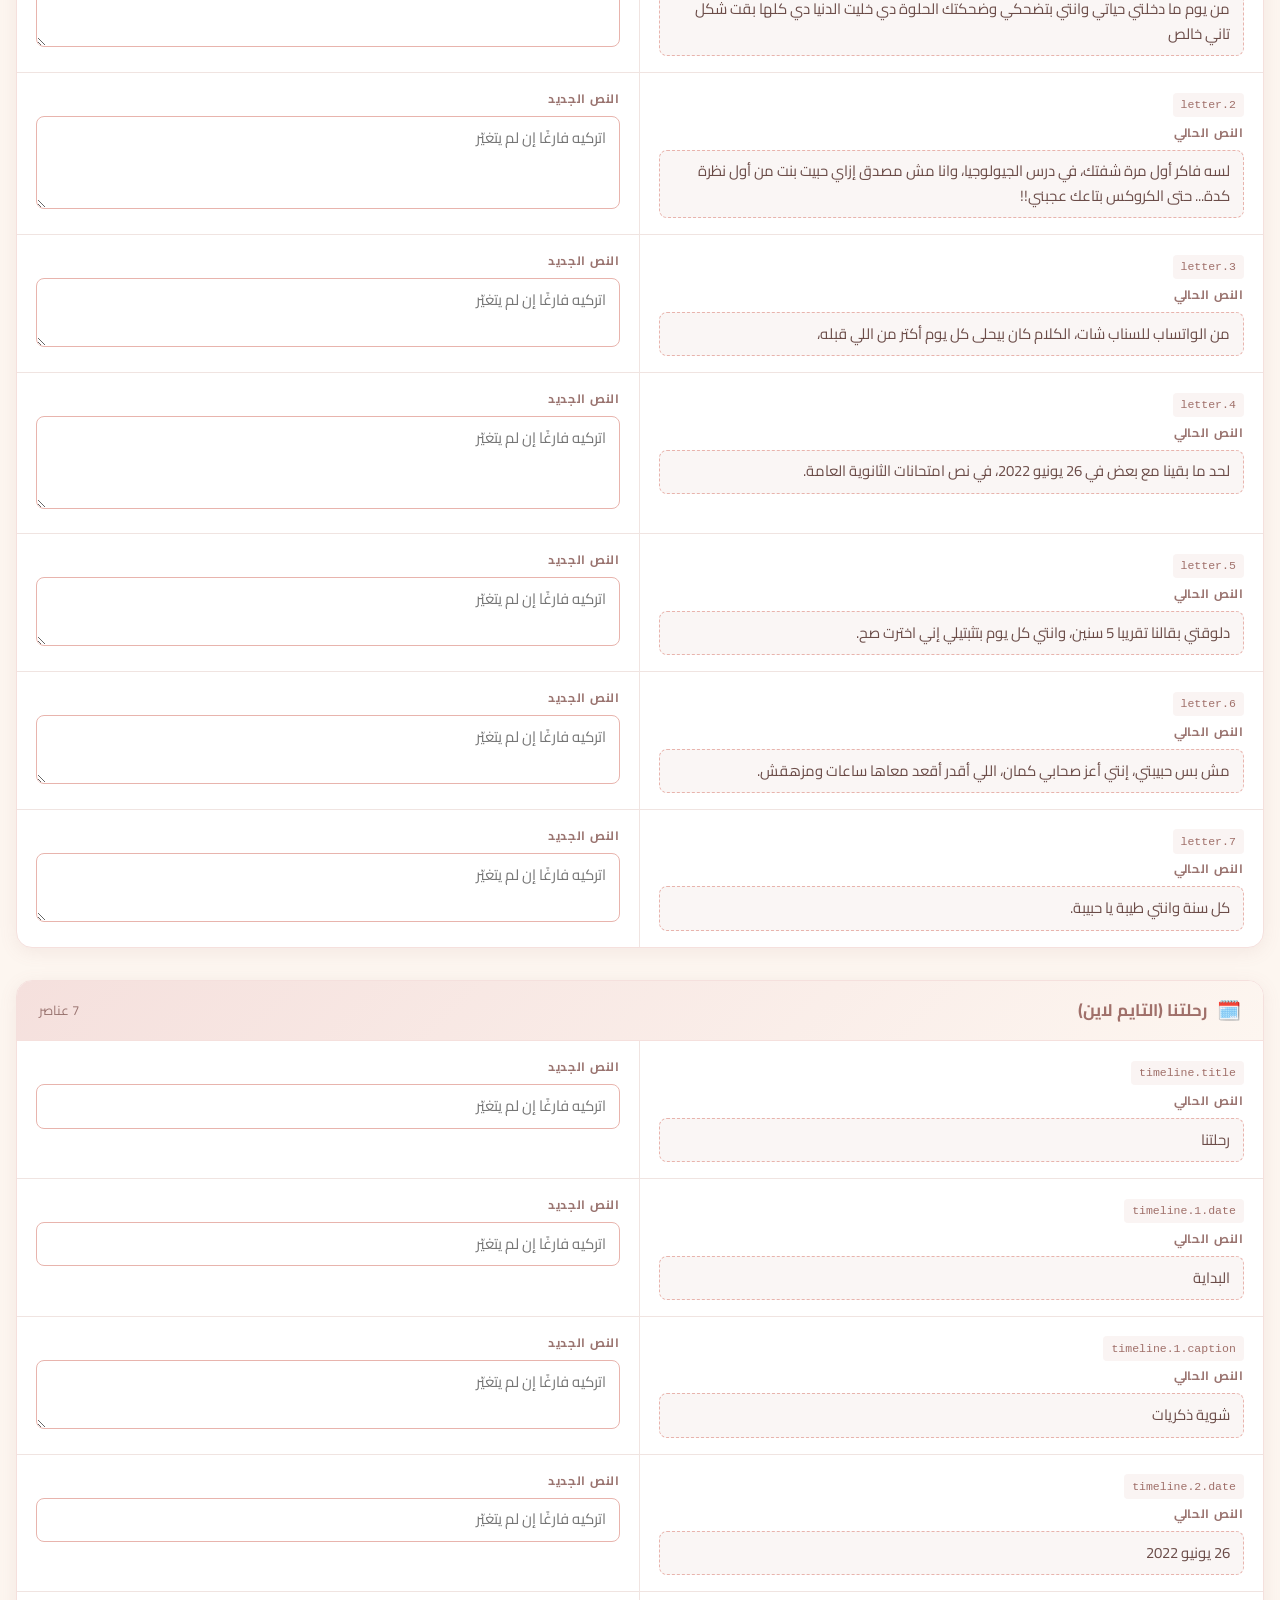
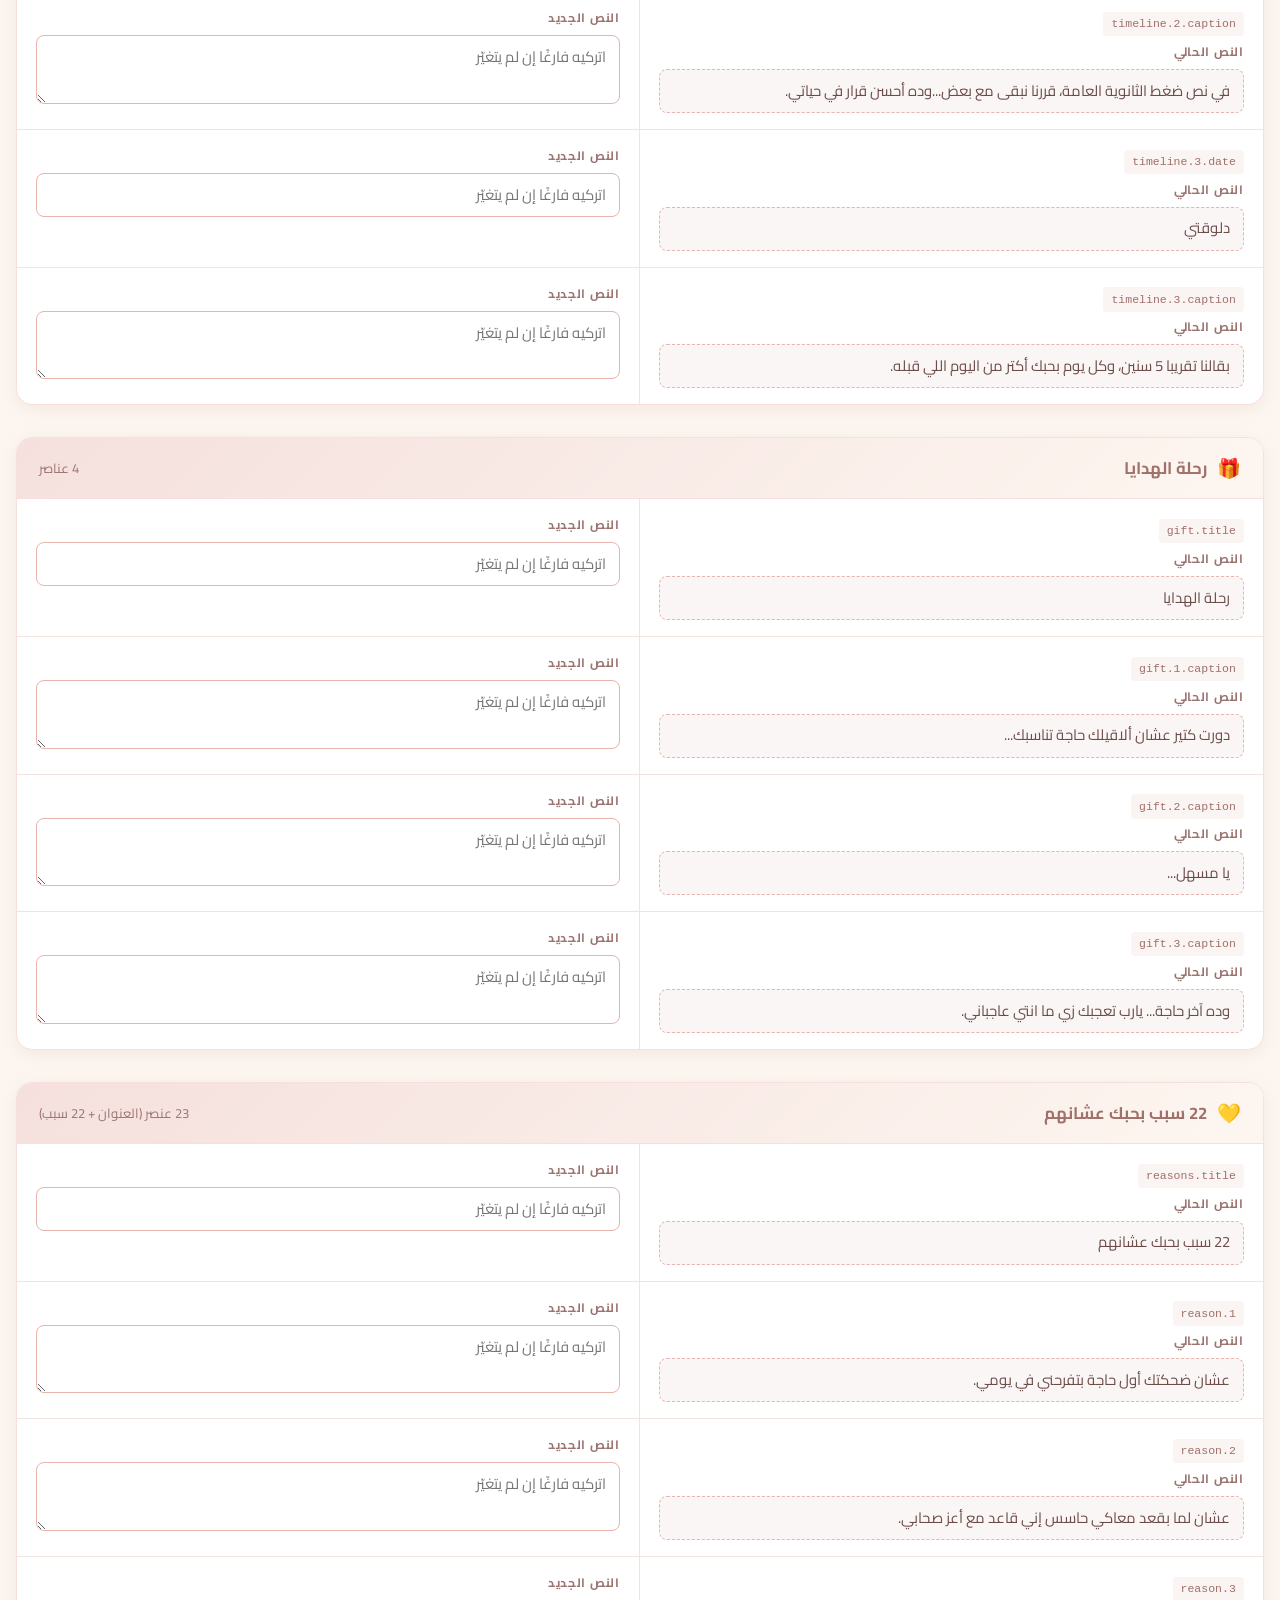
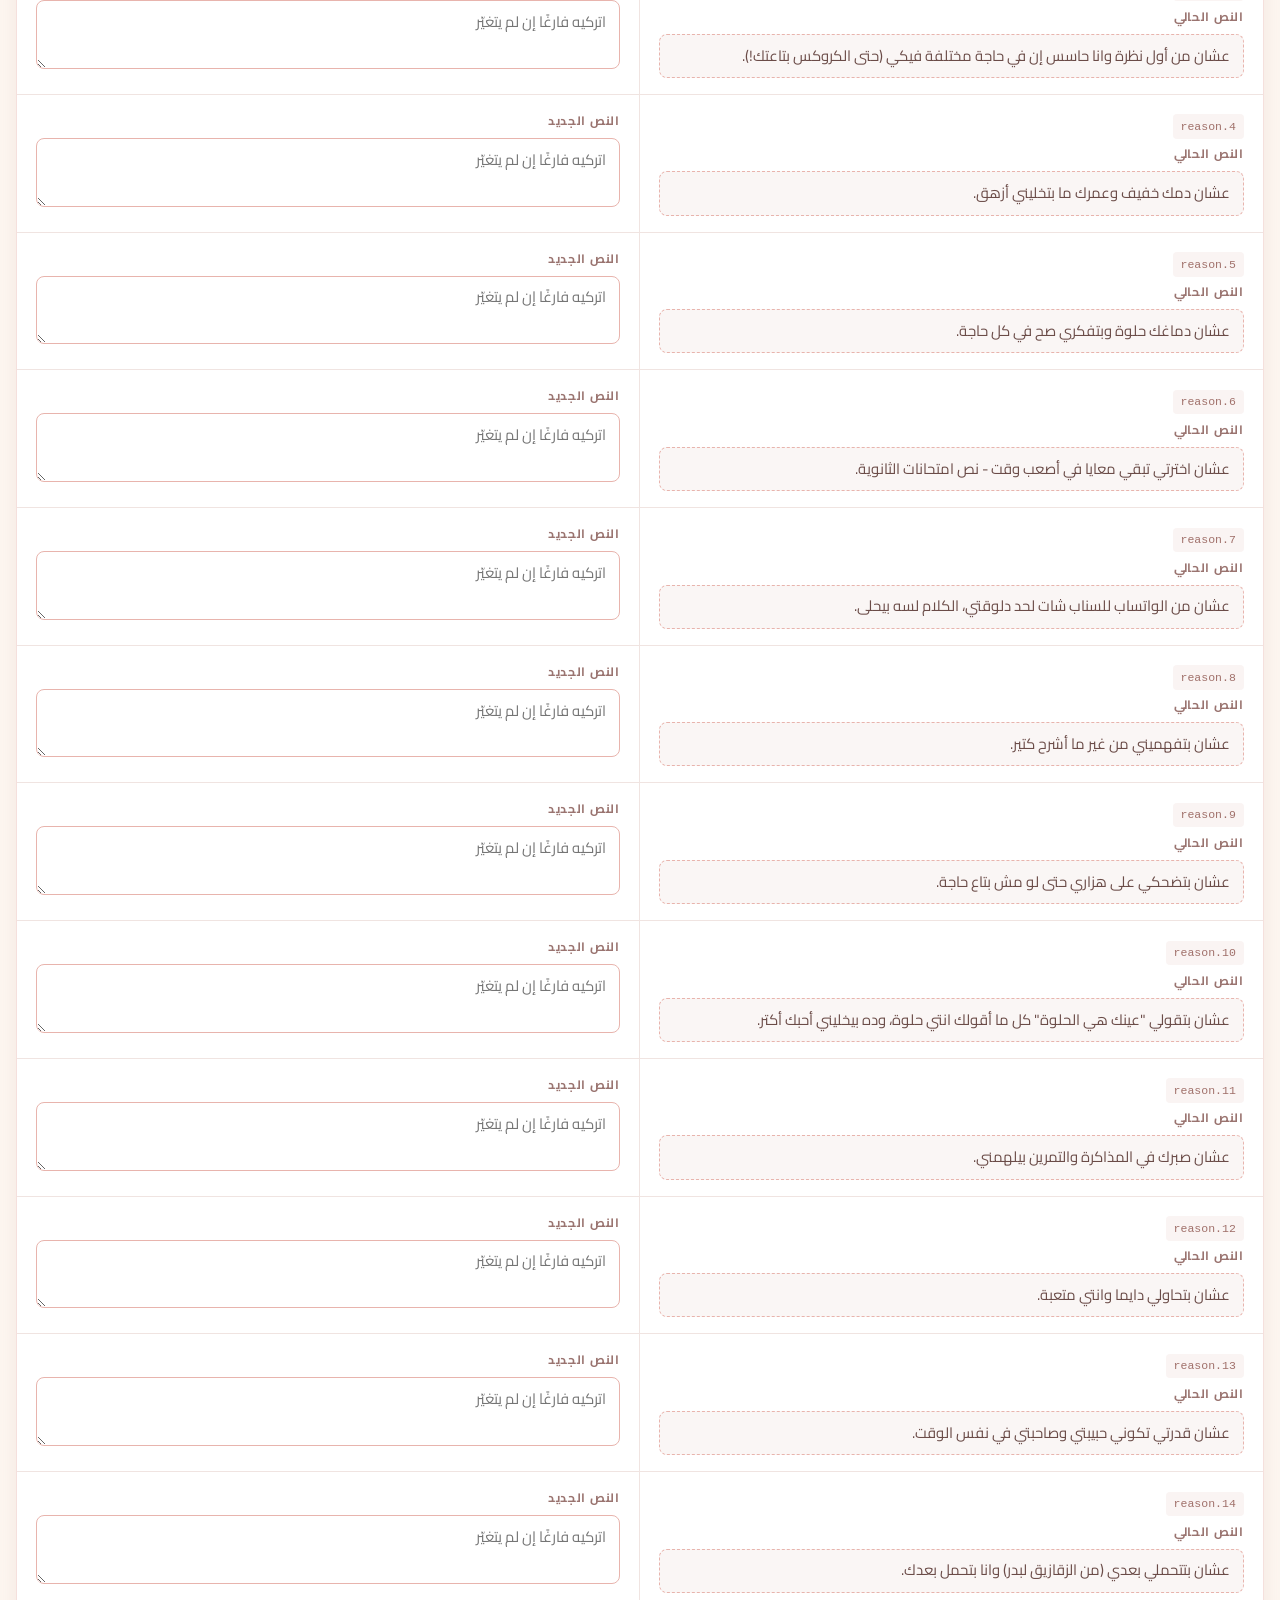
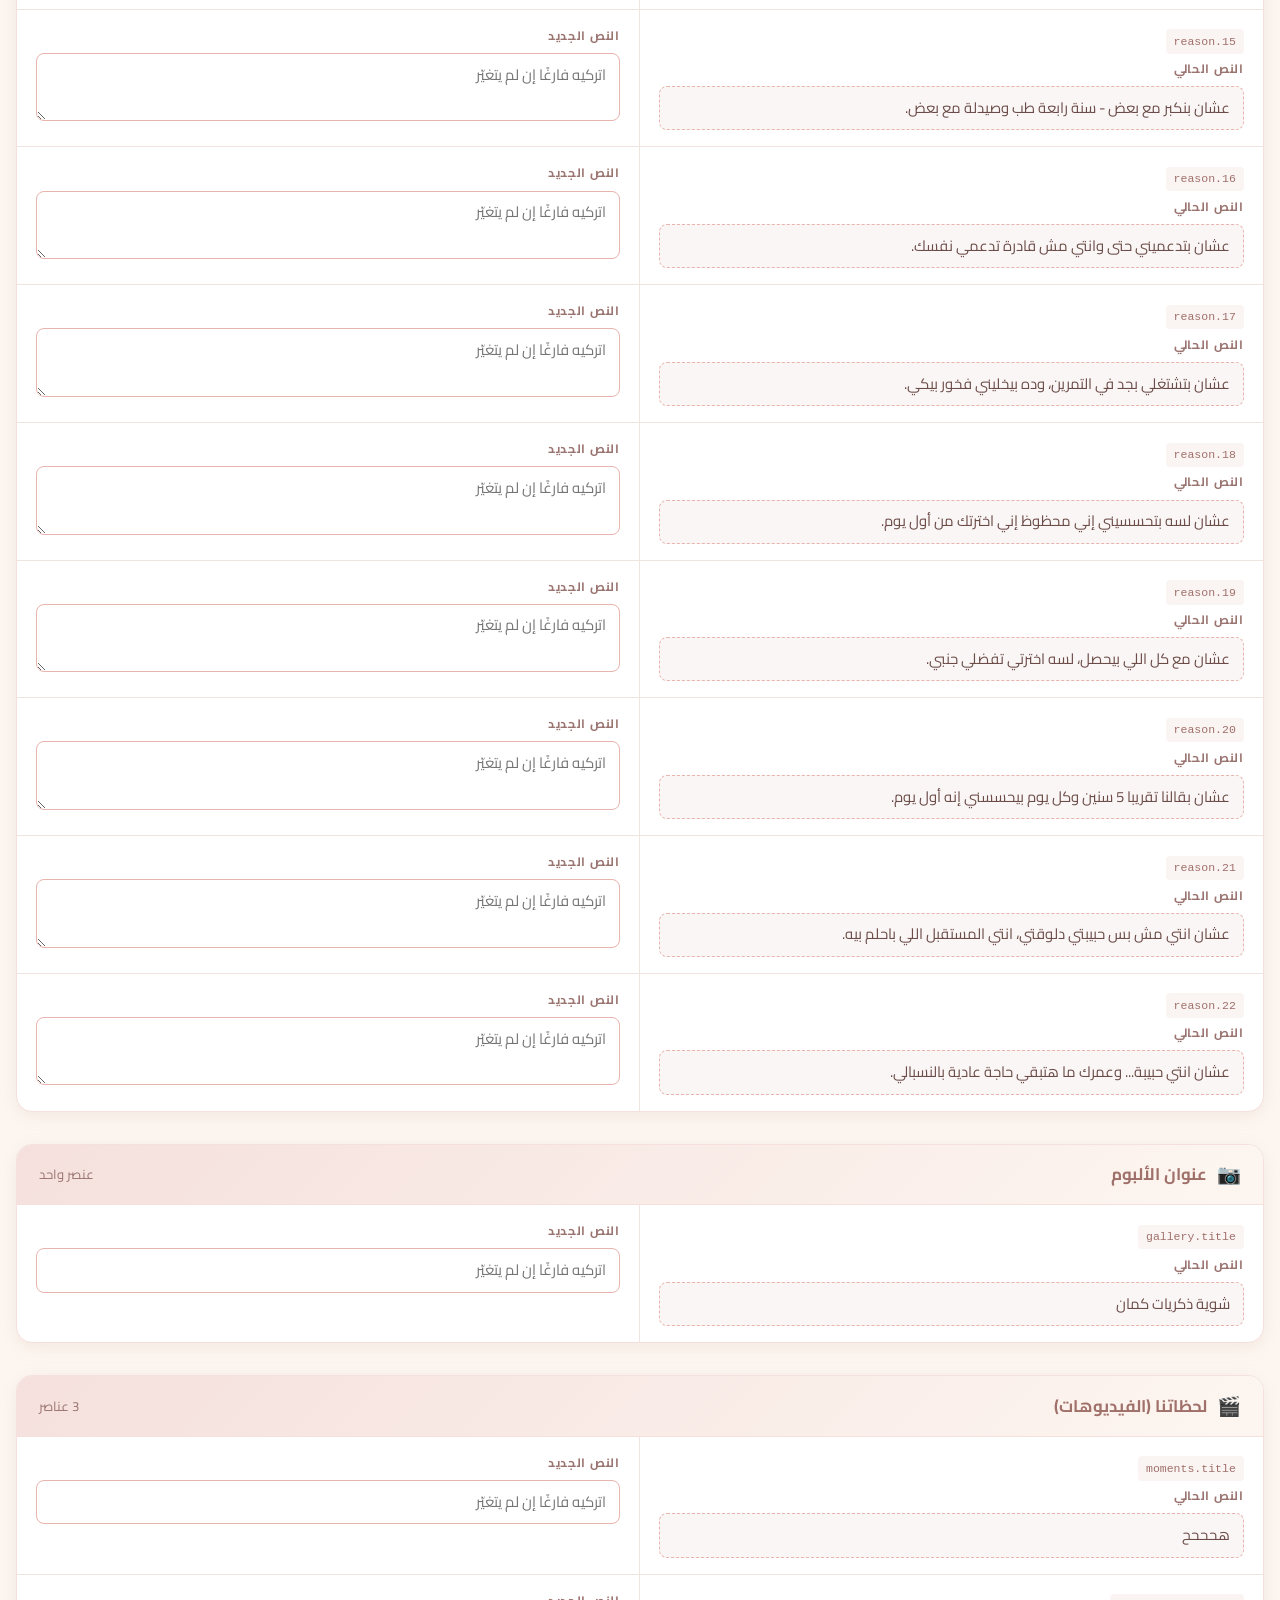
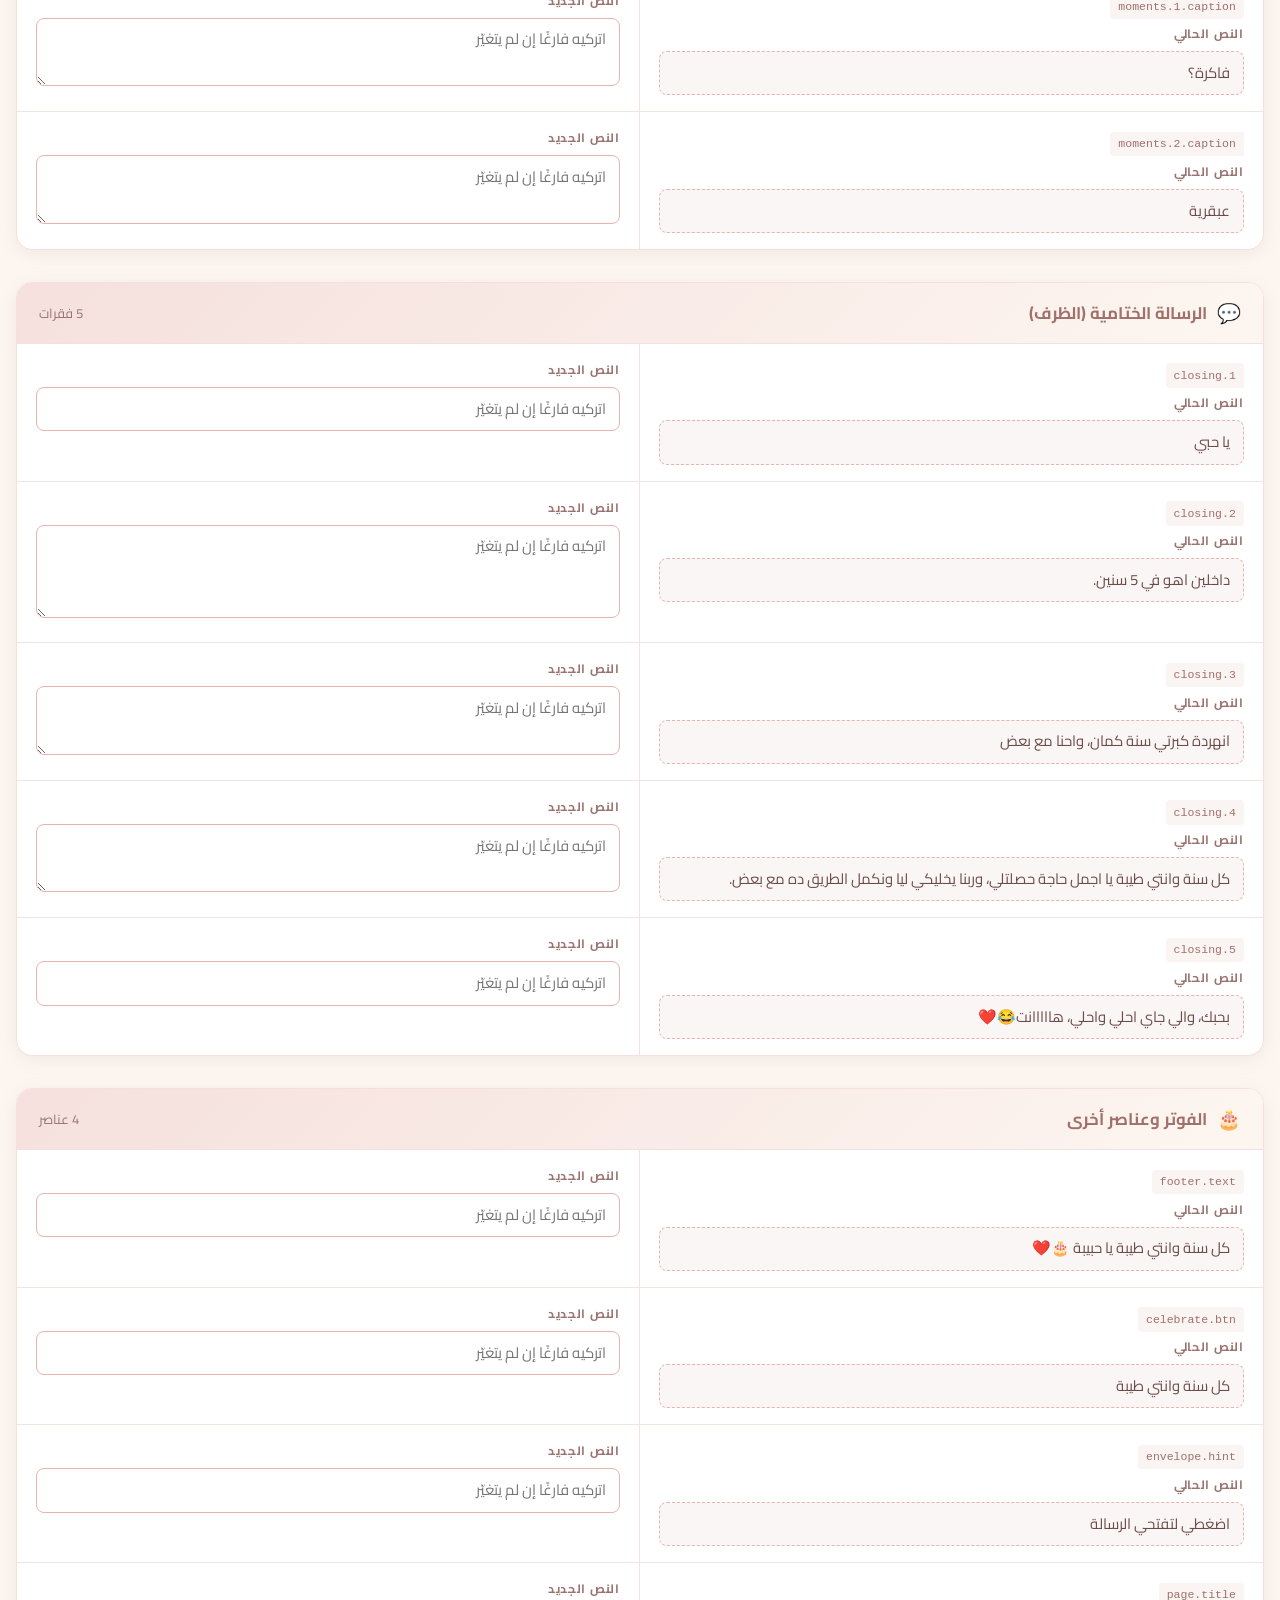
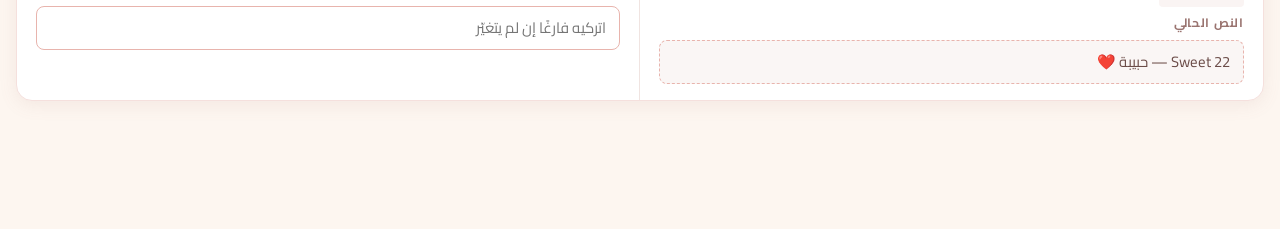
==== commit 86bdbc3b: "content: apply 41 user-requested text updates across all sections - Opening Letter: updated lines 1," ====
--- a/text-editor.html
+++ b/text-editor.html
@@ -353,7 +353,7 @@
       <div class="col">
         <div class="row-key">letter.1</div>
         <label>النص الحالي</label>
-        <div class="current-text">من يوم ما دخلتي حياتي وانتي بتضحكي ضحكتك الحلوة دي، الدنيا بقت شكل تاني.</div>
+        <div class="current-text">من يوم ما دخلتي حياتي وانتي بتضحكي وضحكتك الحلوة دي خليت الدنيا دي كلها بقت شكل تاني خالص</div>
       </div>
       <div class="col">
         <label>النص الجديد</label>
@@ -365,7 +365,7 @@
       <div class="col">
         <div class="row-key">letter.2</div>
         <label>النص الحالي</label>
-        <div class="current-text">لسه فاكر أول مرة شفتك، في درس الجيولوجيا، وانا مش مصدق إزاي حبيت بنت من أول نظرة... حتى الكروكس بتاعك عجبني!</div>
+        <div class="current-text">لسه فاكر أول مرة شفتك، في درس الجيولوجيا، وانا مش مصدق إزاي حبيت بنت من أول نظرة كدة... حتى الكروكس بتاعك عجبني!!</div>
       </div>
       <div class="col">
         <label>النص الجديد</label>
@@ -389,7 +389,7 @@
       <div class="col">
         <div class="row-key">letter.4</div>
         <label>النص الحالي</label>
-        <div class="current-text">لحد ما بقينا مع بعض في 26 يونيو 2022، في نص امتحانات الثانوية العامة اللي كانت ضغط عالكل إلا إحنا الاتنين.</div>
+        <div class="current-text">لحد ما بقينا مع بعض في 26 يونيو 2022، في نص امتحانات الثانوية العامة.</div>
       </div>
       <div class="col">
         <label>النص الجديد</label>
@@ -413,7 +413,7 @@
       <div class="col">
         <div class="row-key">letter.6</div>
         <label>النص الحالي</label>
-        <div class="current-text">مش بس حبيبتي، إنتي أعز صحابي كمان، اللي أقدر أقعد معاها ساعات وماللش.</div>
+        <div class="current-text">مش بس حبيبتي، إنتي أعز صحابي كمان، اللي أقدر أقعد معاها ساعات ومزهقش.</div>
       </div>
       <div class="col">
         <label>النص الجديد</label>
@@ -460,7 +460,7 @@
       <div class="col">
         <div class="row-key">timeline.1.date</div>
         <label>النص الحالي</label>
-        <div class="current-text">درس الجيولوجيا</div>
+        <div class="current-text">البداية</div>
       </div>
       <div class="col">
         <label>النص الجديد</label>
@@ -472,7 +472,7 @@
       <div class="col">
         <div class="row-key">timeline.1.caption</div>
         <label>النص الحالي</label>
-        <div class="current-text">أول مرة شفتك... ولسه فاكر كل تفصيلة، حتى الكروكس!</div>
+        <div class="current-text">شوية ذكريات</div>
       </div>
       <div class="col">
         <label>النص الجديد</label>
@@ -496,7 +496,7 @@
       <div class="col">
         <div class="row-key">timeline.2.caption</div>
         <label>النص الحالي</label>
-        <div class="current-text">في نص ضغط الثانوية العامة، قررنا نبقى مع بعض... أحسن قرار في حياتي.</div>
+        <div class="current-text">في نص ضغط الثانوية العامة، قررنا نبقى مع بعض...وده أحسن قرار في حياتي.</div>
       </div>
       <div class="col">
         <label>النص الجديد</label>
@@ -520,7 +520,7 @@
       <div class="col">
         <div class="row-key">timeline.3.caption</div>
         <label>النص الحالي</label>
-        <div class="current-text">بقالنا تقريبا 5 سنين، وكل يوم بحبك أكتر من اللي قبله.</div>
+        <div class="current-text">بقالنا تقريبا 5 سنين، وكل يوم بحبك أكتر من اليوم اللي قبله.</div>
       </div>
       <div class="col">
         <label>النص الجديد</label>
@@ -555,7 +555,7 @@
       <div class="col">
         <div class="row-key">gift.1.caption</div>
         <label>النص الحالي</label>
-        <div class="current-text">دورت كتير عشان ألاقيلك حاجة تستاهلك... شوفي هلاقيت ايه!</div>
+        <div class="current-text">دورت كتير عشان ألاقيلك حاجة تناسبك...</div>
       </div>
       <div class="col">
         <label>النص الجديد</label>
@@ -567,7 +567,7 @@
       <div class="col">
         <div class="row-key">gift.2.caption</div>
         <label>النص الحالي</label>
-        <div class="current-text">مكملين الرحلة... في حاجة تانية مستنياكي!</div>
+        <div class="current-text">يا مسهل...</div>
       </div>
       <div class="col">
         <label>النص الجديد</label>
@@ -629,7 +629,7 @@
       <div class="col">
         <div class="row-key">gallery.title</div>
         <label>النص الحالي</label>
-        <div class="current-text">لحظات من عمرنا</div>
+        <div class="current-text">شوية ذكريات كمان</div>
       </div>
       <div class="col">
         <label>النص الجديد</label>
@@ -652,7 +652,7 @@
       <div class="col">
         <div class="row-key">moments.title</div>
         <label>النص الحالي</label>
-        <div class="current-text">لحظاتنا</div>
+        <div class="current-text">هحححح</div>
       </div>
       <div class="col">
         <label>النص الجديد</label>
@@ -664,7 +664,7 @@
       <div class="col">
         <div class="row-key">moments.1.caption</div>
         <label>النص الحالي</label>
-        <div class="current-text">من أحلى اللحظات اللي عشناها مع بعض.</div>
+        <div class="current-text">فاكرة؟</div>
       </div>
       <div class="col">
         <label>النص الجديد</label>
@@ -676,7 +676,7 @@
       <div class="col">
         <div class="row-key">moments.2.caption</div>
         <label>النص الحالي</label>
-        <div class="current-text">لسه فاكر كل ثانية فيها، وكل يوم بستنى نعمل ذكريات أكتر.</div>
+        <div class="current-text">عبقرية</div>
       </div>
       <div class="col">
         <label>النص الجديد</label>
@@ -699,7 +699,7 @@
       <div class="col">
         <div class="row-key">closing.1</div>
         <label>النص الحالي</label>
-        <div class="current-text">يا حبيبة،</div>
+        <div class="current-text">يا حبي</div>
       </div>
       <div class="col">
         <label>النص الجديد</label>
@@ -711,7 +711,7 @@
       <div class="col">
         <div class="row-key">closing.2</div>
         <label>النص الحالي</label>
-        <div class="current-text">بقالنا تقريبا 5 سنين من يوم درس الجيولوجيا اللي غيّر حياتي، ومن يوم 26 يونيو 2022 اللي قررنا فيه نبقى مع بعض في أصعب وقت.</div>
+        <div class="current-text">داخلين اهو في 5 سنين.</div>
       </div>
       <div class="col">
         <label>النص الجديد</label>
@@ -723,7 +723,7 @@
       <div class="col">
         <div class="row-key">closing.3</div>
         <label>النص الحالي</label>
-        <div class="current-text">النهارده انتي بتكبري سنة، وأنا مبسوط إني هكبر كل سنة جنبك.</div>
+        <div class="current-text">انهردة كبرتي سنة كمان، واحنا مع بعض</div>
       </div>
       <div class="col">
         <label>النص الجديد</label>
@@ -747,7 +747,7 @@
       <div class="col">
         <div class="row-key">closing.5</div>
         <label>النص الحالي</label>
-        <div class="current-text">بحبك.</div>
+        <div class="current-text">بحبك، والي جاي احلي واحلي، هااااانت😂❤️</div>
       </div>
       <div class="col">
         <label>النص الجديد</label>
